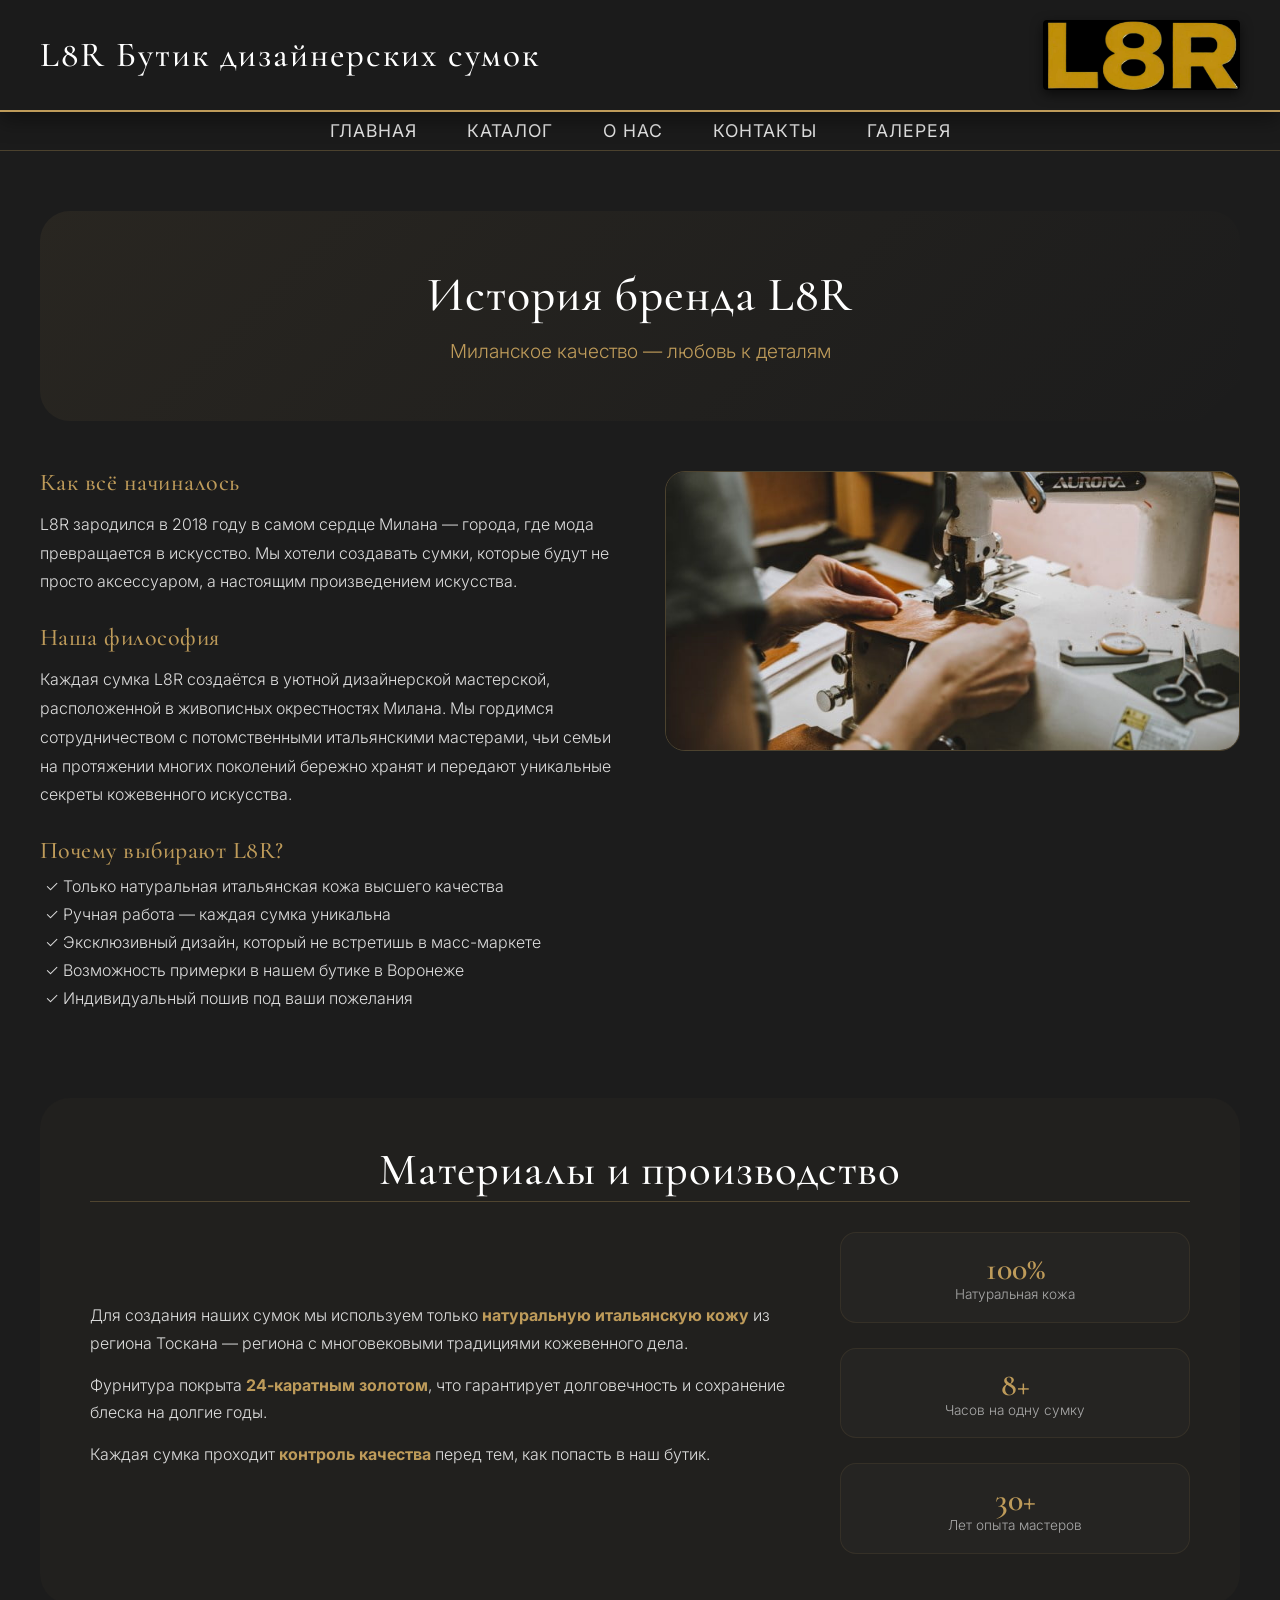
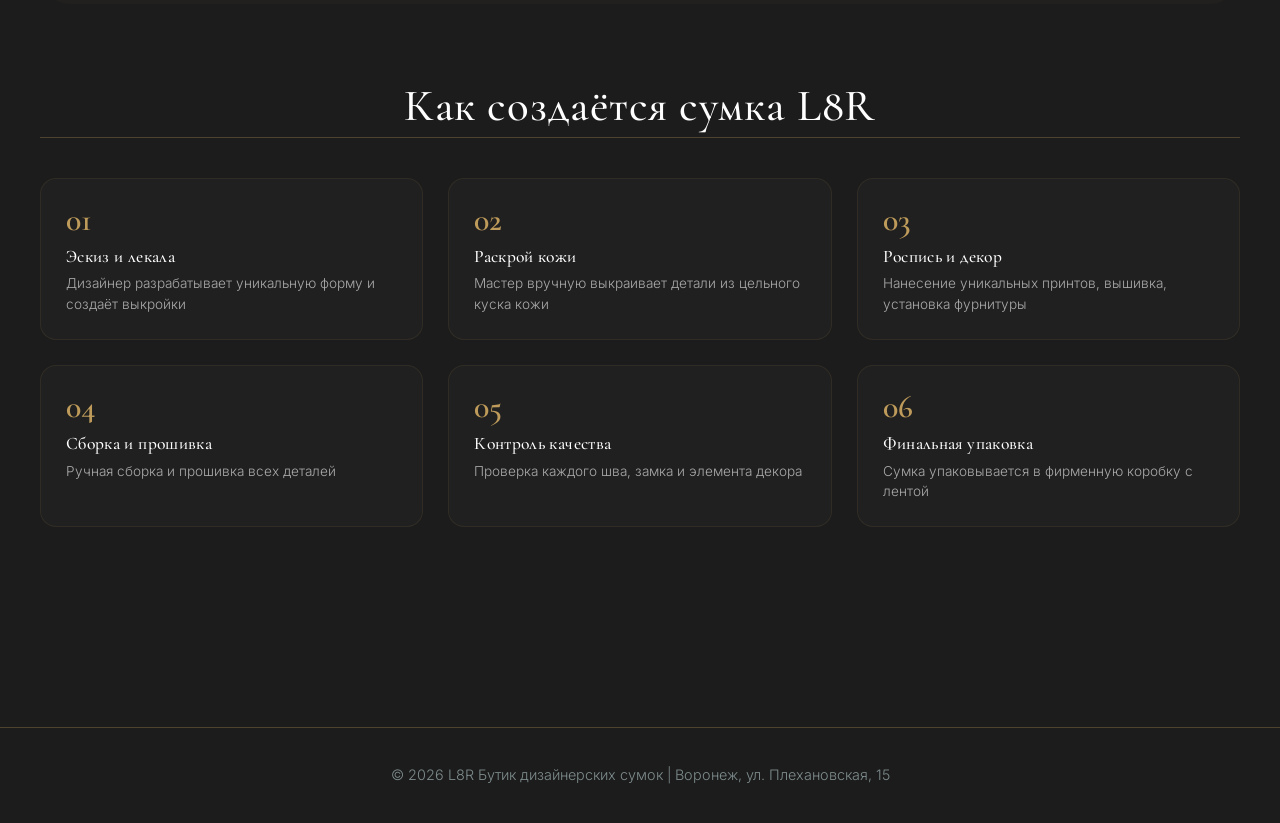
==== about.html @ aa699d4b "Add files via upload" ====
<!DOCTYPE html>
<html lang="ru">
<head>
    <meta charset="UTF-8">
    <title>L8R — О нас</title>
    <link rel="stylesheet" href="CSS/style.css">
</head>
<body>
    <header class="site-header">
        <div class="header-container">
            <h1>L8R Бутик дизайнерских сумок</h1>
            <img src="images/logo.jpg" alt="Логотип бутика" width="160" height="100">
        </div>
    </header>
    
    <nav>
        <ul>
            <li><a href="index.html">Главная</a></li>
            <li><a href="catalog.html">Каталог</a></li>
            <li><a href="about.html">О нас</a></li>
            <li><a href="contact.html">Контакты</a></li>
            <li><a href="gallery.html">Галерея</a></li>
        </ul>
    </nav>
    
    <main>
        <div class="container">
            <div class="about-hero">
                <h2>История бренда L8R</h2>
                <p>Миланское качество — любовь к деталям</p>
            </div>

            <div class="about-grid">
                <div class="about-text">
                    <h3>Как всё начиналось</h3>
                    <p>L8R зародился в 2018 году в самом сердце Милана — города, где мода превращается в искусство. Мы хотели создавать сумки, которые будут не просто аксессуаром, а настоящим произведением искусства.</p>
                    
                    <h3>Наша философия</h3>
                    <p>Каждая сумка L8R создаётся в уютной дизайнерской мастерской, расположенной в живописных окрестностях Милана. Мы гордимся сотрудничеством с потомственными итальянскими мастерами, чьи семьи на протяжении многих поколений бережно хранят и передают уникальные секреты кожевенного искусства.</p>
                    
                    <h3>Почему выбирают L8R?</h3>
                    <ul class="about-list">
                        <li>✓ Только натуральная итальянская кожа высшего качества</li>
                        <li>✓ Ручная работа — каждая сумка уникальна</li>
                        <li>✓ Эксклюзивный дизайн, который не встретишь в масс-маркете</li>
                        <li>✓ Возможность примерки в нашем бутике в Воронеже</li>
                        <li>✓ Индивидуальный пошив под ваши пожелания</li>
                    </ul>
                </div>
                <div class="about-gallery">
                    <img src="images/master.jpg" alt="Мастерская L8R в Милане">
                </div>
            </div>

            <div class="materials-section">
                <h2>Материалы и производство</h2>
                <div class="materials-content">
                    <div class="materials-text">
                        <p>Для создания наших сумок мы используем только <strong>натуральную итальянскую кожу</strong> из региона Тоскана — региона с многовековыми традициями кожевенного дела.</p>
                        <p>Фурнитура покрыта <strong>24-каратным золотом</strong>, что гарантирует долговечность и сохранение блеска на долгие годы.</p>
                        <p>Каждая сумка проходит <strong>контроль качества</strong> перед тем, как попасть в наш бутик.</p>
                    </div>
                    <div class="materials-stats">
                        <div class="stat">
                            <span class="stat-number">100%</span>
                            <span class="stat-label">Натуральная кожа</span>
                        </div>
                        <div class="stat">
                            <span class="stat-number">8+</span>
                            <span class="stat-label">Часов на одну сумку</span>
                        </div>
                        <div class="stat">
                            <span class="stat-number">30+</span>
                            <span class="stat-label">Лет опыта мастеров</span>
                        </div>
                    </div>
                </div>
            </div>

            <div class="creation-process">
                <h2>Как создаётся сумка L8R</h2>
                <div class="process-steps">
                    <div class="process-step">
                        <div class="step-num">01</div>
                        <h3>Эскиз и лекала</h3>
                        <p>Дизайнер разрабатывает уникальную форму и создаёт выкройки</p>
                    </div>
                    <div class="process-step">
                        <div class="step-num">02</div>
                        <h3>Раскрой кожи</h3>
                        <p>Мастер вручную выкраивает детали из цельного куска кожи</p>
                    </div>
                    <div class="process-step">
                        <div class="step-num">03</div>
                        <h3>Роспись и декор</h3>
                        <p>Нанесение уникальных принтов, вышивка, установка фурнитуры</p>
                    </div>
                    <div class="process-step">
                        <div class="step-num">04</div>
                        <h3>Сборка и прошивка</h3>
                        <p>Ручная сборка и прошивка всех деталей</p>
                    </div>
                    <div class="process-step">
                        <div class="step-num">05</div>
                        <h3>Контроль качества</h3>
                        <p>Проверка каждого шва, замка и элемента декора</p>
                    </div>
                    <div class="process-step">
                        <div class="step-num">06</div>
                        <h3>Финальная упаковка</h3>
                        <p>Сумка упаковывается в фирменную коробку с лентой</p>
                    </div>
                </div>
            </div>
        </div>
    </main>

    <footer>
        <div class="container">
            <p>© 2026 L8R Бутик дизайнерских сумок | Воронеж, ул. Плехановская, 15</p>
        </div>
    </footer>

    <div id="modal" class="modal">
        <span class="close">&times;</span>
        <img id="modal-img" src="" alt="Увеличенное фото">
    </div>

    <button id="toTop" title="Наверх">↑</button>

    <script src="js/script.js"></script>
</body>
</html>
---- CSS/style.css ----
/* style.css — строгий премиальный стиль */
@import url('https://fonts.googleapis.com/css2?family=Inter:wght@300;400;500;600&family=Cormorant+Garamond:wght@400;500;600&display=swap');

* {
  margin: 0;
  padding: 0;
  box-sizing: border-box;
}

body {
  font-family: 'Inter', sans-serif;
  background-color: #1C1C1C;
  color: #E5E5E5;
  line-height: 1;
  font-weight: 300;
  min-height: 100vh;
  display: flex;
  flex-direction: column;
}

.container {
  max-width: 1400px;
  margin: 0 auto;
  padding: 0 40px;
}

/* типографика */
h1, h2, h3, h4, h5, h6 {
  font-family: 'Cormorant Garamond', serif;
  font-weight: 500;
  letter-spacing: 0.02em;
  color: #FFFFFF;
}

h1 { font-size: 3.5rem; line-height: 1.2; }
h2 { font-size: 2.8rem; margin-bottom: 1.5rem; border-bottom: 1px solid rgba(190, 155, 90, 0.3); padding-bottom: 0.5rem; }
h3 { font-size: 2rem; margin-bottom: 0.8rem; }

/* шапка */
.site-header {
  background: rgba(28, 28, 28, 0.98);
  border-bottom: 2px solid #BE9B5A;
  padding: 20px 0;
  position: sticky;
  top: 0;
  z-index: 100;
  box-shadow: 0 8px 20px rgba(0,0,0,0.4);
}

.header-container {
  display: flex;
  align-items: center;
  justify-content: space-between;
  max-width: 1400px;
  margin: 0 auto;
  padding: 0 40px;
}

.header-container h1 {
  font-size: 2.2rem;
  margin: 0;
  color: #FFFFFF;
  font-weight: 500;
  letter-spacing: 2px;
}

.header-container img {
  height: 70px;
  width: auto;
  border-radius: 4px;
  box-shadow: 0 4px 12px rgba(0,0,0,0.6);
}

/* навигация */
nav {
  background: rgba(28, 28, 28, 0.95);
  border-bottom: 1px solid rgba(190, 155, 90, 0.3);
  padding: 10px 0;
}

nav ul {
  list-style: none;
  display: flex;
  justify-content: center;
  gap: 50px;
  flex-wrap: wrap;
}

nav ul li a {
  text-decoration: none;
  color: #E5E5E5;
  font-weight: 400;
  font-size: 1.1rem;
  text-transform: uppercase;
  letter-spacing: 1px;
  padding: 8px 0;
  position: relative;
  transition: color 0.2s;
}

nav ul li a::after {
  content: '';
  position: absolute;
  bottom: 0;
  left: 0;
  width: 0;
  height: 2px;
  background: #BE9B5A;
  transition: width 0.25s;
}

nav ul li a:hover {
  color: #FFFFFF;
}

nav ul li a:hover::after {
  width: 100%;
}

/* ОСНОВНОЙ КОНТЕНТ */
main {
  flex: 1;
  padding: 60px 0;
}

/* КНОПКИ */
.btn, button, .add-to-cart-btn, .auth-btn, .submit-btn, .browse-btn, .checkout-btn, .logout-btn, .quick-view, .detail-btn {
  background: transparent;
  border: 1px solid #BE9B5A;
  color: #BE9B5A;
  padding: 12px 30px;
  font-family: 'Inter', sans-serif;
  font-weight: 500;
  font-size: 0.9rem;
  text-transform: uppercase;
  letter-spacing: 1.5px;
  cursor: pointer;
  transition: all 0.3s;
  border-radius: 0;
  display: inline-block;
  text-decoration: none;
  text-align: center;
}

.btn:hover, button:hover, .add-to-cart-btn:hover, .auth-btn:hover, .submit-btn:hover, .browse-btn:hover, .checkout-btn:hover, .logout-btn:hover, .quick-view:hover, .detail-btn:hover {
  background: #BE9B5A;
  color: #1C1C1C;
  border-color: #BE9B5A;
  box-shadow: 0 4px 12px rgba(190, 155, 90, 0.3);
}

/* карточки товаров (КАТАЛОГ) */
.catalog-grid {
  display: grid;
  grid-template-columns: repeat(auto-fill, minmax(320px, 1fr));
  gap: 40px;
  margin: 50px 0;
}

.product-card {
  background: rgba(255, 255, 255, 0.02);
  border: 1px solid rgba(190, 155, 90, 0.15);
  padding: 24px;
  transition: all 0.3s;
  box-shadow: inset 0 0 0 1px rgba(0,0,0,0.2);
  display: flex;
  flex-direction: column;
}

.product-card:hover {
  border-color: #BE9B5A;
  box-shadow: 0 20px 30px -15px #000, inset 0 0 0 1px #BE9B5A;
  background: rgba(255, 255, 255, 0.03);
}

.product-img {
  width: 100%;
  aspect-ratio: 1/1;
  object-fit: cover;
  margin-bottom: 20px;
  border: 1px solid #3A3A3A;
  transition: border-color 0.3s;
  cursor: pointer;
}

.product-card:hover .product-img {
  border-color: #BE9B5A;
}

.product-card h3 {
  font-size: 1.5rem;
  margin-bottom: 8px;
  font-weight: 500;
}

.product-price {
  font-size: 1.8rem;
  color: #BE9B5A;
  margin: 10px 0 20px;
  font-weight: 300;
}

/* ФИЛЬТРЫ */
.filters {
  display: flex;
  justify-content: center;
  gap: 20px;
  margin: 40px 0;
  flex-wrap: wrap;
}

.filters button {
  background: transparent;
  border: none;
  color: #E5E5E5;
  font-size: 1rem;
  padding: 8px 24px;
  cursor: pointer;
  border-bottom: 2px solid transparent;
  transition: border-color 0.2s;
  letter-spacing: 0.5px;
}

.filters button:hover,
.filters button.active {
  border-bottom-color: #BE9B5A;
  color: #FFFFFF;
}

/* ГАЛЕРЕЯ */
.gallery {
  display: grid;
  grid-template-columns: repeat(auto-fit, minmax(350px, 1fr));
  gap: 30px;
  margin: 50px 0;
}

.gallery img {
  width: 100%;
  aspect-ratio: 1/1;
  object-fit: cover;
  cursor: pointer;
  border: 1px solid rgba(190,155,90,0.2);
  transition: border-color 0.3s, transform 0.3s;
}

.gallery img:hover {
  border-color: #BE9B5A;
  transform: scale(1.02);
}

/* видео */
.video-showcase {
  display: flex;
  flex-wrap: wrap;
  gap: 30px;
  justify-content: center;
  margin: 50px 0;
}

.video-item {
  flex: 0 0 360px;
}

.video-item video {
  width: 100%;
  border: 1px solid rgba(190,155,90,0.2);
  transition: border-color 0.3s;
}

.video-item video:hover {
  border-color: #BE9B5A;
}

/* модальное окно */
.modal {
  display: none;
  position: fixed;
  top: 0; left: 0;
  width: 100%; height: 100%;
  background: rgba(28, 28, 28, 0.98);
  justify-content: center;
  align-items: center;
  z-index: 2000;
}

.modal.active {
  display: flex;
}

#modal-img {
  max-width: 90%;
  max-height: 90%;
  border: 2px solid #BE9B5A;
  box-shadow: 0 30px 50px #000;
}

.close {
  position: absolute;
  top: 40px; right: 50px;
  color: #BE9B5A;
  font-size: 4rem;
  cursor: pointer;
  transition: transform 0.2s;
  line-height: 1;
}

.close:hover {
  transform: scale(1.1);
  color: #FFFFFF;
}

/* КНОПКА НАВЕРХ */
#toTop {
  position: fixed;
  bottom: 40px; right: 40px;
  width: 70px; height: 70px;
  border: 2px solid #BE9B5A;
  background: rgba(28, 28, 28, 0.9);
  color: #BE9B5A;
  font-size: 2.2rem;
  cursor: pointer;
  transition: all 0.3s;
  display: none;
  z-index: 99;
  border-radius: 0;
  text-align: center;
  line-height: 70px;
  padding: 0;
  display: flex;
  align-items: center;
  justify-content: center;
}

#toTop:hover {
  background: #BE9B5A;
  color: #1C1C1C;
  transform: translateY(-5px);
}

/* ПОДВАЛ */
footer {
  background: #1C1C1C;
  border-top: 1px solid rgba(190, 155, 90, 0.3);
  padding: 40px 0;
  margin-top: 60px;
  text-align: center;
  color: #7F8C8D;
  font-size: 0.9rem;
}

/* БЛОК С БУТИКОМ В ВОРОНЕЖЕ */
.boutique-block {
    margin-top: 80px;
    padding: 50px;
    background: linear-gradient(135deg, rgba(190, 155, 90, 0.08) 0%, rgba(28, 28, 28, 0.95) 100%);
    border: 1px solid rgba(190, 155, 90, 0.3);
    border-radius: 24px;
    position: relative;
    overflow: hidden;
    transition: all 0.3s ease;
}

.boutique-block::before {
    content: '';
    position: absolute;
    top: -50%; right: -50%;
    width: 200%; height: 200%;
    background: radial-gradient(circle, rgba(190, 155, 90, 0.1) 0%, transparent 70%);
    pointer-events: none;
}

.boutique-block:hover {
    border-color: rgba(190, 155, 90, 0.6);
    box-shadow: 0 15px 35px rgba(0, 0, 0, 0.3);
}

.boutique-block-title {
    text-align: center;
    font-size: 2.5rem;
    margin-bottom: 40px;
    color: #BE9B5A;
    position: relative;
    display: inline-block;
    width: 100%;
}

.boutique-block-title::after {
    content: '';
    display: block;
    width: 80px;
    height: 3px;
    background: #BE9B5A;
    margin: 15px auto 0;
    border-radius: 2px;
}

.boutique-block-content {
    display: flex;
    flex-wrap: wrap;
    gap: 50px;
    justify-content: center;
    align-items: stretch;
}

.boutique-block-photo {
    flex: 1;
    min-width: 280px;
    text-align: center;
}

.boutique-block-photo img {
    width: 100%;
    max-width: 400px;
    border-radius: 20px;
    border: 2px solid #BE9B5A;
    box-shadow: 0 10px 30px rgba(0, 0, 0, 0.3);
    transition: all 0.3s ease;
    display: block;
    margin: 0 auto;
}

.boutique-block-photo img:hover {
    transform: scale(1.02);
    box-shadow: 0 15px 40px rgba(190, 155, 90, 0.2);
}

.boutique-block-caption {
    font-style: italic;
    text-align: center;
    color: #BE9B5A;
    margin-top: 15px;
    font-size: 0.95rem;
}

.boutique-block-info {
    flex: 1;
    min-width: 280px;
    display: flex;
    flex-direction: column;
    gap: 20px;
}

.info-row {
    display: flex;
    align-items: flex-start;
    gap: 15px;
    padding: 12px 15px;
    background: rgba(255, 255, 255, 0.02);
    border-radius: 16px;
    transition: all 0.3s ease;
    border: 1px solid rgba(190, 155, 90, 0.1);
}

.info-row:hover {
    background: rgba(190, 155, 90, 0.05);
    border-color: rgba(190, 155, 90, 0.3);
    transform: translateX(8px);
}

.info-icon {
    font-size: 2rem;
    min-width: 50px;
    text-align: center;
}

.info-text {
    flex: 1;
}

.info-text strong {
    color: #BE9B5A;
    display: block;
    margin-bottom: 5px;
    font-size: 1rem;
}

.info-text p {
    margin: 5px 0;
    color: #E5E5E5;
    line-height: 1.5;
}

.info-features {
    margin-top: 10px;
    padding: 20px;
    background: rgba(190, 155, 90, 0.05);
    border-radius: 16px;
    border-left: 3px solid #BE9B5A;
}

.info-features strong {
    color: #BE9B5A;
    display: block;
    margin-bottom: 12px;
    font-size: 1rem;
}

.info-features ul {
    list-style: none;
    padding: 0;
    margin: 0;
}

.info-features li {
    margin: 10px 0;
    color: #E5E5E5;
    display: flex;
    align-items: center;
    gap: 8px;
}

/* БЛОК ГДЕ КУПИТЬ В КАТАЛОГЕ*/
.buy-info-simple {
    text-align: center;
    max-width: 600px;
    margin: 50px auto 0;
    padding: 35px 30px;
    background: rgba(190, 155, 90, 0.05);
    border: 1px solid rgba(190, 155, 90, 0.3);
    border-radius: 20px;
}

.buy-info-simple p {
    margin: 12px 0;
    color: #ddd;
    line-height: 1.5;
}

.buy-address-bold {
    font-size: 1.2rem;
    font-weight: bold;
    color: #BE9B5A;
}

/* ФОРМА СВЯЗИ НА ГЛАВНОМ ОКНЕ */
.contact-section {
    margin-top: 60px;
}

.contact-section h2 {
    text-align: center;
    margin-bottom: 40px;
}

.contact-wrapper {
    display: grid;
    grid-template-columns: 1fr 1fr;
    gap: 50px;
}

.contact-form,
.contact-info {
    background: rgba(0, 0, 0, 0.3);
    border: 1px solid rgba(190, 155, 90, 0.2);
    border-radius: 20px;
    padding: 30px;
}

.contact-form h3,
.contact-info h3 {
    text-align: center;
    margin-bottom: 25px;
    color: #BE9B5A;
}

.contact-info p {
    margin: 15px 0;
    line-height: 1.6;
    color: #E5E5E5;
}

.form-group {
    margin-bottom: 20px;
}

.form-group label {
    display: block;
    margin-bottom: 8px;
    color: #BE9B5A;
    font-size: 0.9rem;
}

.form-group input,
.form-group textarea,
.form-group select {
    width: 100%;
    padding: 12px 15px;
    background: rgba(255, 255, 255, 0.05);
    border: 1px solid rgba(190, 155, 90, 0.3);
    border-radius: 8px;
    color: #E5E5E5;
    font-family: 'Inter', sans-serif;
    font-size: 1rem;
}

.form-group input:focus,
.form-group textarea:focus,
.form-group select:focus {
    outline: none;
    border-color: #BE9B5A;
    background: rgba(255, 255, 255, 0.1);
}

.submit-btn {
    width: 100%;
    margin-top: 10px;
    padding: 14px;
    background: transparent;
    border: 1px solid #BE9B5A;
    color: #BE9B5A;
    font-family: 'Inter', sans-serif;
    font-weight: 500;
    font-size: 1rem;
    text-transform: uppercase;
    letter-spacing: 1px;
    cursor: pointer;
    transition: all 0.3s;
    border-radius: 8px;
}

.submit-btn:hover {
    background: #BE9B5A;
    color: #1C1C1C;
}

/* адаптация для телефонов */
@media (max-width: 768px) {
    .contact-wrapper {
        grid-template-columns: 1fr;
        gap: 30px;
    }
    
    .contact-form,
    .contact-info {
        padding: 25px;
    }
}

/* ========== СТИЛИ ДЛЯ СТРАНИЦЫ О НАС ========== */
.about-hero {
    text-align: center;
    padding: 60px 20px;
    background: linear-gradient(135deg, rgba(190,155,90,0.08), transparent);
    border-radius: 30px;
    margin-bottom: 50px;
}

.about-hero h2 {
    font-size: 3rem;
    border-bottom: none;
}

.about-hero p {
    font-size: 1.2rem;
    color: #BE9B5A;
}

.about-grid {
    display: grid;
    grid-template-columns: 1fr 1fr;
    gap: 50px;
    margin-bottom: 60px;
}

.about-text h3 {
    color: #BE9B5A;
    margin-top: 30px;
    margin-bottom: 15px;
}

.about-text h3:first-child {
    margin-top: 0;
}

.about-text p {
    line-height: 1.8;
    color: #ddd;
}

.about-list {
    list-style: none;
    padding: 0;
}

.about-list li {
    margin: 12px 0;
    color: #ddd;
}

.about-gallery {
    display: flex;
    flex-direction: column;
    gap: 25px;
}

.about-gallery img {
    width: 100%;
    border-radius: 20px;
    border: 1px solid rgba(190,155,90,0.3);
    transition: all 0.3s;
    cursor: pointer;
}

.about-gallery img:hover {
    transform: scale(1.02);
    border-color: #BE9B5A;
}

.values-section {
    margin: 80px 0;
}

.values-grid {
    display: grid;
    grid-template-columns: repeat(auto-fit, minmax(280px, 1fr));
    gap: 30px;
    margin-top: 40px;
}

.value-card {
    text-align: center;
    padding: 30px;
    background: rgba(255,255,255,0.02);
    border: 1px solid rgba(190,155,90,0.15);
    border-radius: 20px;
    transition: all 0.3s;
}

.value-card:hover {
    border-color: #BE9B5A;
    transform: translateY(-5px);
}

.value-icon {
    font-size: 3rem;
    margin-bottom: 15px;
}

.value-card h3 {
    font-size: 1.3rem;
    margin-bottom: 10px;
}

.value-card p {
    color: #ccc;
    line-height: 1.6;
}

.team-section {
    margin-top: 60px;
}

.team-section h2 {
    text-align: center;
    display: block;
}

.team-grid {
    display: grid;
    grid-template-columns: repeat(auto-fit, minmax(250px, 1fr));
    gap: 40px;
    margin-top: 40px;
}

.team-card {
    text-align: center;
    padding: 30px;
    background: rgba(255,255,255,0.02);
    border-radius: 20px;
    border: 1px solid rgba(190,155,90,0.15);
    transition: all 0.3s;
}

.team-card:hover {
    border-color: #BE9B5A;
    transform: translateY(-5px);
}

.team-img {
    font-size: 4rem;
    margin-bottom: 15px;
}

.team-card h3 {
    font-size: 1.5rem;
    margin-bottom: 10px;
}

.team-card p {
    color: #BE9B5A;
}

.team-bio {
    font-size: 0.85rem;
    color: #888;
    margin-top: 10px;
}

.reviews-section {
    margin: 80px 0;
}

.reviews-section h2 {
    text-align: center;
    display: block;
}

.reviews-grid {
    display: grid;
    grid-template-columns: repeat(auto-fit, minmax(300px, 1fr));
    gap: 30px;
    margin-top: 40px;
}

.review-card {
    background: rgba(255,255,255,0.02);
    border: 1px solid rgba(190,155,90,0.15);
    border-radius: 20px;
    padding: 25px;
    transition: all 0.3s;
}

.review-card:hover {
    border-color: #BE9B5A;
}

.review-card p {
    font-style: italic;
    line-height: 1.6;
    color: #ddd;
}

.review-author {
    margin-top: 15px;
    color: #BE9B5A;
    font-weight: 500;
}

/* ========== СТИЛИ ДЛЯ СТРАНИЦЫ КОНТАКТЫ ========== */
.contact-grid {
    display: grid;
    grid-template-columns: 1fr 1fr;
    gap: 50px;
    margin: 40px 0;
}

.contact-info-card, .contact-form-card {
    background: rgba(255,255,255,0.02);
    border: 1px solid rgba(190,155,90,0.2);
    border-radius: 24px;
    padding: 30px;
}

.contact-info-card h3, .contact-form-card h3 {
    margin-bottom: 25px;
    color: #BE9B5A;
}

.contact-info-card p {
    margin: 12px 0;
    line-height: 1.6;
}

.map-placeholder {
    margin-top: 25px;
    text-align: center;
}

.map-placeholder img {
    width: 100%;
    border-radius: 16px;
    border: 1px solid rgba(190,155,90,0.3);
}

.map-caption {
    margin-top: 10px;
    font-style: italic;
    color: #BE9B5A;
}

/* FAQ */
.faq-section {
    margin-top: 60px;
}

.faq-section h2 {
    text-align: center;
    display: block;
    margin-bottom: 40px;
}

.faq-item {
    background: rgba(255,255,255,0.02);
    border: 1px solid rgba(190,155,90,0.15);
    border-radius: 16px;
    margin-bottom: 15px;
    overflow: hidden;
    cursor: pointer;
}

.faq-question {
    padding: 20px;
    font-weight: 600;
    display: flex;
    justify-content: space-between;
    align-items: center;
    color: #fff;
}

.faq-question:hover {
    background: rgba(190,155,90,0.05);
}

.faq-icon {
    color: #BE9B5A;
    font-size: 1.3rem;
    font-weight: bold;
}

.faq-answer {
    display: none;
    padding: 0 20px 20px;
    color: #ccc;
    line-height: 1.6;
    border-top: 1px solid rgba(190,155,90,0.2);
}

.faq-item.active .faq-answer {
    display: block;
}

.form-status {
    margin-top: 15px;
    text-align: center;
    font-size: 0.9rem;
}

.form-status.success {
    color: #4CAF50;
}

.form-status.error {
    color: #ff6b6b;
}

.error-message {
    color: #ff6b6b;
    font-size: 0.75rem;
    margin-top: 5px;
    display: block;
}

/* ========== МОДАЛЬНЫЕ ОКНА ДЛЯ ТОВАРОВ ========== */
#quickModal .modal-content,
#productModal .modal-content {
    background: #1C1C1C;
    border: 2px solid #BE9B5A;
    border-radius: 20px;
    max-width: 500px;
    width: 90%;
    padding: 30px;
    position: relative;
    text-align: center;
}

#quickModal .close,
#productModal .close-modal {
    position: absolute;
    top: 15px;
    right: 20px;
    font-size: 2rem;
    cursor: pointer;
    color: #BE9B5A;
    transition: color 0.3s;
}

#quickModal .close:hover,
#productModal .close-modal:hover {
    color: #fff;
}

#quickModalBody img,
#productModalBody img {
    width: 100%;
    max-width: 250px;
    border-radius: 12px;
    margin-bottom: 20px;
}

#quickModalBody h3,
#productModalBody h3 {
    font-size: 1.5rem;
    margin-bottom: 10px;
}

#quickModalBody .price,
#productModalBody .modal-price {
    font-size: 1.8rem;
    color: #BE9B5A;
    margin: 10px 0;
}

#productModalBody .modal-desc {
    margin: 15px 0;
    line-height: 1.6;
    color: #ccc;
}

/* Кнопки в карточках товаров */
.product-actions {
    display: flex;
    gap: 10px;
    margin-top: auto;
}

.quick-view, .detail-btn {
    background: transparent;
    border: 1px solid #BE9B5A;
    color: #BE9B5A;
    padding: 8px 16px;
    font-family: 'Inter', sans-serif;
    font-size: 0.75rem;
    cursor: pointer;
    transition: all 0.3s;
    flex: 1;
}

.quick-view:hover, .detail-btn:hover {
    background: #BE9B5A;
    color: #1C1C1C;
}

/* Адаптивность */
@media (max-width: 768px) {
    .about-grid, .contact-grid {
        grid-template-columns: 1fr;
    }
    
    .team-grid, .values-grid, .reviews-grid {
        grid-template-columns: 1fr;
    }
    
    .about-hero h2 {
        font-size: 2rem;
    }
    
    .container {
        padding: 0 20px;
    }
    
    nav ul {
        gap: 20px;
    }
    
    .filters {
        gap: 10px;
    }
    
    .filters button {
        padding: 8px 16px;
        font-size: 0.9rem;
    }
    
    .product-actions {
        flex-direction: column;
    }
}
/* ========== ГОРИЗОНТАЛЬНАЯ КАРТОЧКА ТОВАРА (ПРЯМО НА СТРАНИЦЕ КАТАЛОГА) ========== */

/* Оверлей для затемнения фона */
.product-overlay {
    display: none;
    position: fixed;
    top: 0;
    left: 0;
    width: 100%;
    height: 100%;
    background: rgba(0, 0, 0, 0.85);
    z-index: 1000;
    justify-content: center;
    align-items: center;
    backdrop-filter: blur(5px);
}

.product-overlay.active {
    display: flex;
}

/* Горизонтальная карточка товара */
.product-horizontal-card {
    background: #1C1C1C;
    border: 2px solid #BE9B5A;
    border-radius: 24px;
    max-width: 1100px;
    width: 90%;
    max-height: 90vh;
    overflow-y: auto;
    position: relative;
    animation: fadeInScale 0.3s ease;
}

@keyframes fadeInScale {
    from {
        opacity: 0;
        transform: scale(0.95);
    }
    to {
        opacity: 1;
        transform: scale(1);
    }
}

/* Кнопка закрытия внутри карточки */
.close-product-card {
    position: absolute;
    top: 20px;
    right: 25px;
    font-size: 2rem;
    cursor: pointer;
    color: #BE9B5A;
    z-index: 10;
    transition: color 0.3s;
    background: rgba(28,28,28,0.8);
    width: 40px;
    height: 40px;
    display: flex;
    align-items: center;
    justify-content: center;
    border-radius: 50%;
}

.close-product-card:hover {
    color: #fff;
    background: rgba(190,155,90,0.3);
}

/* Содержимое карточки */
.product-horizontal-content {
    display: flex;
    flex-wrap: wrap;
    gap: 40px;
    padding: 40px;
}

/* Левая часть - галерея */
.product-gallery {
    flex: 1;
    min-width: 280px;
}

.product-main-img {
    width: 100%;
    border-radius: 20px;
    border: 1px solid rgba(190, 155, 90, 0.3);
    margin-bottom: 20px;
    cursor: pointer;
}

.product-thumbnails {
    display: flex;
    gap: 12px;
    justify-content: center;
    flex-wrap: wrap;
}

.product-thumb {
    width: 70px;
    height: 70px;
    object-fit: cover;
    border-radius: 12px;
    border: 1px solid rgba(190, 155, 90, 0.3);
    cursor: pointer;
    transition: all 0.3s;
}

.product-thumb:hover,
.product-thumb.active {
    border-color: #BE9B5A;
    transform: scale(1.05);
}

/* Правая часть - информация */
.product-info-card {
    flex: 1;
    min-width: 280px;
}

.product-info-card h2 {
    font-size: 2rem;
    margin-bottom: 15px;
    border-bottom: none;
    padding-bottom: 0;
}

.product-price-card {
    font-size: 2.2rem;
    color: #BE9B5A;
    margin: 15px 0;
    font-weight: 500;
}

.product-rating-card {
    display: flex;
    align-items: center;
    gap: 10px;
    margin: 10px 0;
}

.stars-card {
    color: #BE9B5A;
    font-size: 1rem;
    letter-spacing: 2px;
}

.product-desc-card {
    margin: 20px 0;
    line-height: 1.7;
    color: #ddd;
}

.product-features-card {
    list-style: none;
    padding: 0;
    margin: 20px 0;
}

.product-features-card li {
    margin: 10px 0;
    display: flex;
    align-items: center;
    gap: 8px;
}

.product-features-card li::before {
    content: "✓";
    color: #BE9B5A;
    font-weight: bold;
}

.product-actions-card {
    display: flex;
    gap: 15px;
    margin: 25px 0;
    flex-wrap: wrap;
}

.btn-gold {
    background: #BE9B5A;
    color: #1C1C1C;
    padding: 12px 30px;
    border: none;
}

.btn-gold:hover {
    background: #d4aa6e;
    color: #1C1C1C;
}

.btn-dark {
    border: 1px solid #BE9B5A;
    color: #BE9B5A;
    background: transparent;
    padding: 12px 30px;
}

.btn-dark:hover {
    background: #BE9B5A;
    color: #1C1C1C;
}

.product-meta-card {
    margin-top: 20px;
    padding-top: 15px;
    border-top: 1px solid rgba(190, 155, 90, 0.2);
}

.product-meta-card p {
    margin: 8px 0;
    color: #888;
    font-size: 0.9rem;
}

.product-meta-card strong {
    color: #BE9B5A;
}

/* Спецификации */
.specs-card {
    margin-top: 20px;
    padding-top: 15px;
    border-top: 1px solid rgba(190, 155, 90, 0.2);
}

.specs-card h4 {
    color: #BE9B5A;
    margin-bottom: 12px;
    font-size: 1.1rem;
}

.specs-grid {
    display: grid;
    grid-template-columns: 1fr 1fr;
    gap: 8px;
}

.spec-item {
    display: flex;
    justify-content: space-between;
    padding: 5px 0;
    font-size: 0.9rem;
}

.spec-label {
    color: #888;
}

.spec-value {
    color: #ddd;
}

/* Стили для названия товара как ссылки */
.product-title-link {
    cursor: pointer;
    transition: color 0.3s;
}

.product-title-link:hover {
    color: #BE9B5A;
}

/* Адаптив */
@media (max-width: 768px) {
    .product-horizontal-content {
        padding: 25px;
        gap: 25px;
    }
    
    .product-info-card h2 {
        font-size: 1.5rem;
    }
    
    .product-price-card {
        font-size: 1.6rem;
    }
    
    .product-actions-card {
        flex-direction: column;
    }
    
    .specs-grid {
        grid-template-columns: 1fr;
    }
    
    .product-thumb {
        width: 55px;
        height: 55px;
    }
}
/* ========== НОВЫЕ СТИЛИ ДЛЯ ГЛАВНОЙ СТРАНИЦЫ ========== */

/* Герой секция */
.hero-section {
    text-align: center;
    padding: 40px 0 60px;
}

.hero-section h2 {
    font-size: 3.5rem;
    margin-bottom: 15px;
    border-bottom: none;
}

.hero-subtitle {
    font-size: 1.3rem;
    color: #BE9B5A;
    margin-bottom: 40px;
}

.hero-images {
    display: flex;
    gap: 25px;
    justify-content: center;
    flex-wrap: wrap;
    margin: 40px 0;
}

.hero-images img {
    width: 320px;
    height: 450px;
    object-fit: cover;
    border-radius: 16px;
    border: 1px solid rgba(190, 155, 90, 0.3);
    transition: transform 0.3s;
}

.hero-images img:hover {
    transform: scale(1.02);
    border-color: #BE9B5A;
}

.hero-btn {
    display: inline-block;
    margin-top: 20px;
}



/* Преимущества */
.advantages-home {
    margin: 80px 0;
}

.advantages-home h2 {
    text-align: center;
}

.advantages-grid {
    display: grid;
    grid-template-columns: repeat(auto-fit, minmax(250px, 1fr));
    gap: 30px;
    margin-top: 40px;
}

.advantage-card {
    text-align: center;
    padding: 30px 20px;
    background: rgba(255, 255, 255, 0.02);
    border: 1px solid rgba(190, 155, 90, 0.1);
    border-radius: 20px;
    transition: all 0.3s;
}

.advantage-card:hover {
    border-color: #BE9B5A;
    transform: translateY(-5px);
}

.advantage-icon {
    font-size: 3rem;
    margin-bottom: 15px;
}

.advantage-card h3 {
    font-size: 1.3rem;
    margin-bottom: 10px;
    color: #BE9B5A;
}

.advantage-card p {
    color: #aaa;
    font-size: 0.9rem;
}



/* Короткие отзывы */
.reviews-short {
    margin: 80px 0;
}

.reviews-short h2 {
    text-align: center;
}

.reviews-short-grid {
    display: grid;
    grid-template-columns: repeat(auto-fit, minmax(280px, 1fr));
    gap: 30px;
    margin-top: 40px;
}

.review-short {
    background: rgba(255, 255, 255, 0.02);
    border: 1px solid rgba(190, 155, 90, 0.1);
    border-radius: 16px;
    padding: 25px;
    text-align: center;
}

.review-short p {
    font-style: italic;
    line-height: 1.6;
    color: #ddd;
    margin-bottom: 15px;
}

.review-author-short {
    color: #BE9B5A;
    font-weight: 500;
}

/* Адаптив */
@media (max-width: 768px) {
    .hero-section h2 {
        font-size: 2rem;
    }
    
    .hero-images img {
        width: 280px;
        height: 400px;
    }
    
    .instagram-grid {
        grid-template-columns: repeat(2, 1fr);
    }
    
    .collection-preview {
        grid-template-columns: 1fr;
    }
    
    .advantages-grid {
        grid-template-columns: 1fr;
    }
}
/* ========== СТИЛИ ДЛЯ ГЛАВНОЙ СТРАНИЦЫ (index.html) ========== */

/* Герой секция */
.hero-section {
    text-align: center;
    padding: 40px 0 60px;
}

.hero-section h2 {
    font-size: 3.5rem;
    margin-bottom: 15px;
    border-bottom: none;
}

.hero-subtitle {
    font-size: 1.3rem;
    color: #BE9B5A;
    margin-bottom: 40px;
}

.hero-images {
    display: flex;
    gap: 25px;
    justify-content: center;
    flex-wrap: wrap;
    margin: 40px 0;
}

.hero-images img {
    width: 320px;
    height: 450px;
    object-fit: cover;
    border-radius: 16px;
    border: 1px solid rgba(190, 155, 90, 0.3);
    transition: transform 0.3s, border-color 0.3s;
    cursor: pointer;
}

.hero-images img:hover {
    transform: scale(1.02);
    border-color: #BE9B5A;
}

.hero-btn {
    display: inline-block;
    margin-top: 20px;
}

/* Что мы предлагаем */
.what-we-offer {
    margin: 80px 0;
}

.what-we-offer h2 {
    text-align: center;
}

.offer-grid {
    display: grid;
    grid-template-columns: repeat(auto-fit, minmax(250px, 1fr));
    gap: 30px;
    margin-top: 40px;
}

.offer-item {
    text-align: center;
    padding: 30px 20px;
    background: rgba(255, 255, 255, 0.02);
    border: 1px solid rgba(190, 155, 90, 0.1);
    border-radius: 20px;
    transition: all 0.3s;
}

.offer-item:hover {
    border-color: #BE9B5A;
    transform: translateY(-5px);
}

.offer-icon {
    font-size: 3rem;
    margin-bottom: 15px;
}

.offer-item h3 {
    font-size: 1.3rem;
    margin-bottom: 10px;
    color: #BE9B5A;
}

.offer-item p {
    color: #aaa;
    font-size: 0.9rem;
    line-height: 1.6;
}

/* Преимущества (карточки) */
.advantages-home {
    margin: 80px 0;
}

.advantages-home h2 {
    text-align: center;
}

.advantages-grid {
    display: grid;
    grid-template-columns: repeat(auto-fit, minmax(250px, 1fr));
    gap: 30px;
    margin-top: 40px;
}

.advantage-card {
    text-align: center;
    padding: 30px 20px;
    background: rgba(255, 255, 255, 0.02);
    border: 1px solid rgba(190, 155, 90, 0.1);
    border-radius: 20px;
    transition: all 0.3s;
}

.advantage-card:hover {
    border-color: #BE9B5A;
    transform: translateY(-5px);
}

.advantage-icon {
    font-size: 2.5rem;
    margin-bottom: 15px;
}

.advantage-card h3 {
    font-size: 1.2rem;
    margin-bottom: 10px;
    color: #BE9B5A;
}

.advantage-card p {
    color: #aaa;
    font-size: 0.85rem;
    line-height: 1.5;
}

/* Как купить (шаги) */
.how-to-buy {
    margin: 80px 0;
    background: rgba(190, 155, 90, 0.03);
    padding: 50px;
    border-radius: 30px;
}

.how-to-buy h2 {
    text-align: center;
}

.steps-grid {
    display: grid;
    grid-template-columns: repeat(auto-fit, minmax(170px, 1fr));
    gap: 25px;
    margin-top: 40px;
}

.step-card {
    text-align: center;
    padding: 20px;
    background: rgba(255, 255, 255, 0.02);
    border-radius: 16px;
    transition: all 0.3s;
}

.step-card:hover {
    background: rgba(190, 155, 90, 0.05);
    transform: translateY(-3px);
}

.step-icon {
    width: 50px;
    height: 50px;
    background: #BE9B5A;
    color: #1C1C1C;
    font-size: 1.5rem;
    font-weight: bold;
    display: flex;
    align-items: center;
    justify-content: center;
    border-radius: 50%;
    margin: 0 auto 15px;
}

.step-card h3 {
    font-size: 1.1rem;
    margin-bottom: 8px;
}

.step-card p {
    color: #aaa;
    font-size: 0.85rem;
    line-height: 1.4;
}

/* Соцсети */
.social-follow {
    margin: 80px 0;
    text-align: center;
}

.social-subtitle {
    color: #BE9B5A;
    margin-bottom: 30px;
    font-size: 1.1rem;
}

.social-links {
    display: flex;
    justify-content: center;
    gap: 20px;
    flex-wrap: wrap;
    margin-bottom: 40px;
}

.social-link {
    background: rgba(190, 155, 90, 0.1);
    border: 1px solid rgba(190, 155, 90, 0.3);
    padding: 12px 30px;
    border-radius: 40px;
    text-decoration: none;
    color: #BE9B5A;
    font-family: 'Inter', sans-serif;
    font-weight: 500;
    transition: all 0.3s;
}

.social-link:hover {
    background: #BE9B5A;
    color: #1C1C1C;
    border-color: #BE9B5A;
}

.social-preview {
    display: flex;
    gap: 20px;
    justify-content: center;
    flex-wrap: wrap;
}

.social-preview img {
    width: 200px;
    height: 200px;
    object-fit: cover;
    border-radius: 16px;
    border: 1px solid rgba(190, 155, 90, 0.2);
    transition: all 0.3s;
    cursor: pointer;
}

.social-preview img:hover {
    border-color: #BE9B5A;
    transform: scale(1.02);
}

/* Адаптив для планшетов и телефонов */
@media (max-width: 992px) {
    .hero-section h2 {
        font-size: 2.8rem;
    }
    
    .hero-images img {
        width: 280px;
        height: 400px;
    }
}

@media (max-width: 768px) {
    .hero-section h2 {
        font-size: 2rem;
    }
    
    .hero-subtitle {
        font-size: 1rem;
    }
    
    .hero-images img {
        width: 250px;
        height: 350px;
    }
    
    .offer-grid {
        grid-template-columns: 1fr;
    }
    
    .advantages-grid {
        grid-template-columns: 1fr;
    }
    
    .steps-grid {
        grid-template-columns: 1fr;
        gap: 15px;
    }
    
    .how-to-buy {
        padding: 30px 20px;
    }
    
    .social-links {
        gap: 12px;
    }
    
    .social-link {
        padding: 8px 20px;
        font-size: 0.9rem;
    }
    
    .social-preview img {
        width: 150px;
        height: 150px;
    }
}

@media (max-width: 480px) {
    .hero-images img {
        width: 200px;
        height: 280px;
    }
    
    .hero-section h2 {
        font-size: 1.8rem;
    }
    
    .social-preview {
        gap: 12px;
    }
    
    .social-preview img {
        width: 120px;
        height: 120px;
    }
}
/* ========== СТИЛИ ДЛЯ СТРАНИЦЫ "О НАС" (about.html) ========== */

/* Hero секция */
.about-hero {
    text-align: center;
    padding: 60px 20px;
    background: linear-gradient(135deg, rgba(190,155,90,0.08), transparent);
    border-radius: 30px;
    margin-bottom: 50px;
}

.about-hero h2 {
    font-size: 3rem;
    border-bottom: none;
    margin-bottom: 15px;
}

.about-hero p {
    font-size: 1.2rem;
    color: #BE9B5A;
}

/* Основной контент (сетка) */
.about-grid {
    display: grid;
    grid-template-columns: 1fr 1fr;
    gap: 50px;
    margin-bottom: 60px;
}

.about-text h3 {
    color: #BE9B5A;
    margin-top: 30px;
    margin-bottom: 15px;
    font-size: 1.5rem;
}

.about-text h3:first-child {
    margin-top: 0;
}

.about-text p {
    line-height: 1.8;
    color: #ddd;
}

.about-list {
    list-style: none;
    padding: 0;
}

.about-list li {
    margin: 12px 0;
    color: #ddd;
    padding-left: 5px;
}

.about-gallery {
    display: flex;
    flex-direction: column;
    gap: 25px;
}

.about-gallery img {
    width: 100%;
    border-radius: 20px;
    border: 1px solid rgba(190,155,90,0.3);
    transition: all 0.3s;
    cursor: pointer;
}

.about-gallery img:hover {
    transform: scale(1.02);
    border-color: #BE9B5A;
}

/* Материалы и производство */
.materials-section {
    margin: 80px 0;
    background: rgba(190, 155, 90, 0.03);
    padding: 50px;
    border-radius: 30px;
}

.materials-section h2 {
    text-align: center;
    margin-bottom: 30px;
}

.materials-content {
    display: flex;
    flex-wrap: wrap;
    gap: 50px;
    margin-top: 20px;
    align-items: center;
}

.materials-text {
    flex: 2;
    min-width: 250px;
}

.materials-text p {
    color: #ddd;
    line-height: 1.7;
    margin-bottom: 15px;
}

.materials-text strong {
    color: #BE9B5A;
}

.materials-stats {
    flex: 1;
    min-width: 200px;
    display: flex;
    flex-direction: column;
    gap: 25px;
}

.stat {
    text-align: center;
    padding: 20px;
    background: rgba(255, 255, 255, 0.02);
    border-radius: 16px;
    border: 1px solid rgba(190, 155, 90, 0.1);
    transition: all 0.3s;
}

.stat:hover {
    border-color: #BE9B5A;
    transform: translateY(-3px);
}

.stat-number {
    font-size: 2rem;
    font-weight: 600;
    color: #BE9B5A;
    font-family: 'Cormorant Garamond', serif;
    display: block;
}

.stat-label {
    font-size: 0.85rem;
    color: #aaa;
}

/* Этапы создания */
.creation-process {
    margin: 80px 0;
}

.creation-process h2 {
    text-align: center;
}

.process-steps {
    display: grid;
    grid-template-columns: repeat(auto-fit, minmax(300px, 1fr));
    gap: 25px;
    margin-top: 40px;
}

.process-step {
    background: rgba(255, 255, 255, 0.02);
    border: 1px solid rgba(190, 155, 90, 0.1);
    border-radius: 16px;
    padding: 25px;
    transition: all 0.3s;
}

.process-step:hover {
    border-color: #BE9B5A;
    background: rgba(190, 155, 90, 0.03);
    transform: translateY(-3px);
}

.step-num {
    font-size: 2rem;
    font-weight: 600;
    color: #BE9B5A;
    font-family: 'Cormorant Garamond', serif;
    margin-bottom: 12px;
}

.process-step h3 {
    font-size: 1.1rem;
    margin-bottom: 8px;
    color: #fff;
}

.process-step p {
    color: #aaa;
    font-size: 0.85rem;
    line-height: 1.5;
}

/* Команда */
.team-section {
    margin-top: 80px;
}

.team-section h2 {
    text-align: center;
    margin-bottom: 40px;
}

.team-grid {
    display: grid;
    grid-template-columns: repeat(auto-fit, minmax(280px, 1fr));
    gap: 40px;
    margin-top: 20px;
}

.team-card {
    text-align: center;
    padding: 30px;
    background: rgba(255, 255, 255, 0.02);
    border-radius: 20px;
    border: 1px solid rgba(190, 155, 90, 0.15);
    transition: all 0.3s;
}

.team-card:hover {
    border-color: #BE9B5A;
    transform: translateY(-5px);
    background: rgba(190, 155, 90, 0.03);
}

.team-img {
    font-size: 4rem;
    margin-bottom: 15px;
}

.team-card h3 {
    font-size: 1.5rem;
    margin-bottom: 10px;
}

.team-card p {
    color: #BE9B5A;
    margin-bottom: 10px;
}

.team-bio {
    font-size: 0.85rem;
    color: #888;
    margin-top: 10px;
    line-height: 1.5;
}

/* Адаптив для страницы "О нас" */
@media (max-width: 992px) {
    .about-hero h2 {
        font-size: 2.5rem;
    }
    
    .process-steps {
        grid-template-columns: repeat(auto-fit, minmax(280px, 1fr));
    }
}

@media (max-width: 768px) {
    .about-grid {
        grid-template-columns: 1fr;
        gap: 30px;
    }
    
    .about-hero h2 {
        font-size: 2rem;
    }
    
    .about-hero p {
        font-size: 1rem;
    }
    
    .materials-section {
        padding: 30px 20px;
    }
    
    .materials-content {
        flex-direction: column;
        gap: 30px;
    }
    
    .process-steps {
        grid-template-columns: 1fr;
    }
    
    .team-grid {
        grid-template-columns: 1fr;
        gap: 25px;
    }
    
    .team-card {
        padding: 25px;
    }
}

@media (max-width: 480px) {
    .about-hero {
        padding: 40px 15px;
    }
    
    .about-hero h2 {
        font-size: 1.8rem;
    }
    
    .about-text h3 {
        font-size: 1.3rem;
    }
    
    .stat-number {
        font-size: 1.8rem;
    }
    
    .step-num {
        font-size: 1.5rem;
    }
}
/* ======================= */
/* ПОИСК */
/* ======================= */
.search-box {
    position: relative;
    max-width: 400px;
    margin: 0 auto 30px auto;
}

.search-input {
    width: 100%;
    padding: 14px 20px;
    border-radius: 50px;
    border: 2px solid rgba(241, 196, 15, 0.3);
    background: rgba(255,255,255,0.1);
    color: white;
    font-size: 16px;
    transition: all 0.3s;
}

.search-input:focus {
    outline: none;
    border-color: #f1c40f;
    background: rgba(255,255,255,0.15);
    box-shadow: 0 0 15px rgba(241, 196, 15, 0.3);
}

.search-input::placeholder {
    color: rgba(255,255,255,0.5);
}

.search-clear {
    position: absolute;
    right: 15px;
    top: 50%;
    transform: translateY(-50%);
    background: none;
    border: none;
    color: #f1c40f;
    font-size: 18px;
    cursor: pointer;
}

.search-result {
    text-align: center;
    margin: 10px 0;
    padding: 8px;
    background: rgba(241, 196, 15, 0.1);
    border-radius: 20px;
    color: #f1c40f;
    font-size: 14px;
}
/* ======================= */
/* ВИДЕОГАЛЕРЕЯ */
/* ======================= */

.video-showcase {
    display: flex;
    justify-content: center;
    gap: 30px;
    flex-wrap: wrap;
    margin: 50px 0;
}

.video-item {
    width: 280px;
    border-radius: 20px;
    overflow: hidden;
    box-shadow: 0 10px 25px rgba(0,0,0,0.5);
    transition: transform 0.3s, box-shadow 0.3s;
}

.video-item:hover {
    transform: translateY(-8px);
    box-shadow: 0 20px 35px rgba(241,196,15,0.3);
}

.video-item video {
    width: 100%;
    height: 500px;
    object-fit: cover;
    display: block;
    border-radius: 20px;
}

/* Адаптивность */
@media (max-width: 768px) {
    .video-item {
        width: 250px;
    }
    .video-item video {
        height: 450px;
    }
}

@media (max-width: 480px) {
    .video-showcase {
        flex-direction: column;
        align-items: center;
    }
    .video-item {
        width: 100%;
        max-width: 320px;
    }
    .video-item video {
        height: 500px;
    }
}
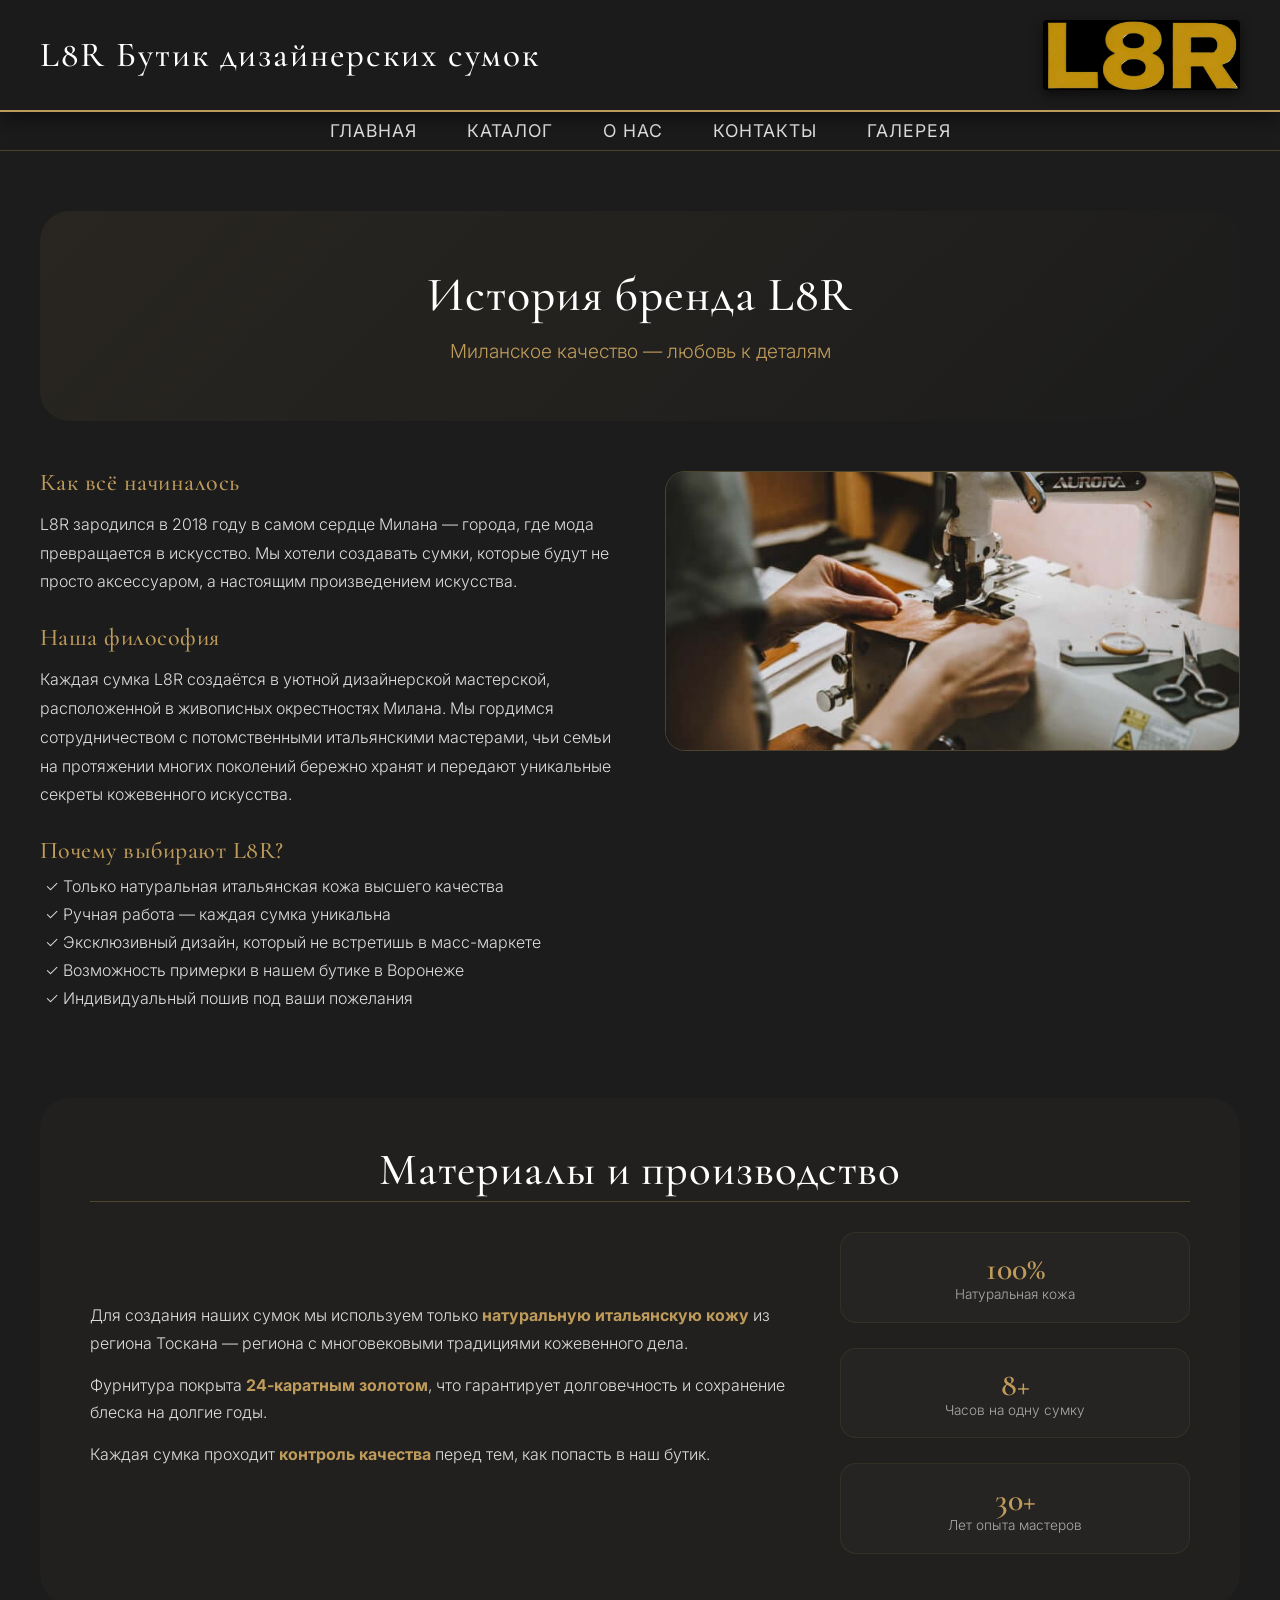
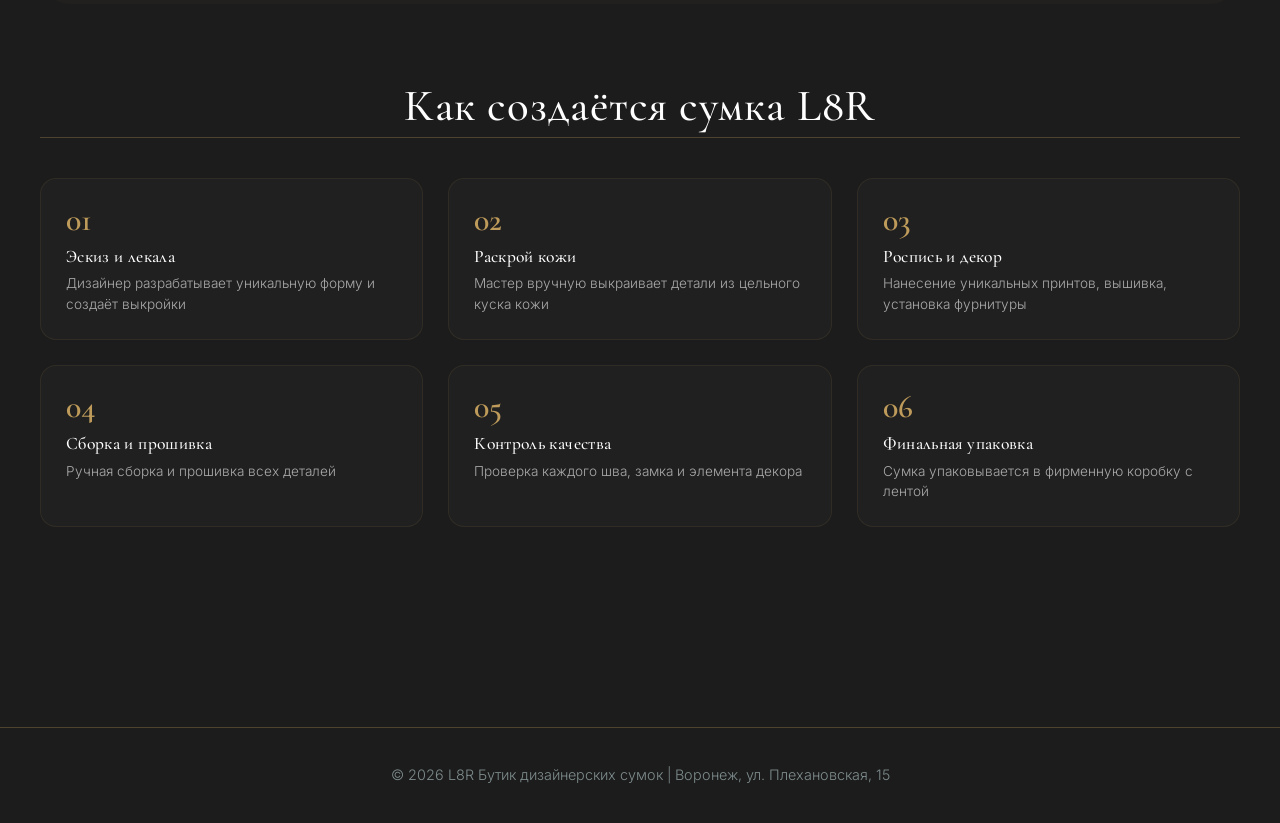
==== commit ffbbe459: "Add files via upload" ====
--- a/about.html
+++ b/about.html
@@ -3,7 +3,7 @@
 <head>
     <meta charset="UTF-8">
     <title>L8R — О нас</title>
-    <link rel="stylesheet" href="CSS/style.css">
+    <link rel="stylesheet" href="CSS/style.min.css">
 </head>
 <body>
     <header class="site-header">
@@ -128,6 +128,6 @@
 
     <button id="toTop" title="Наверх">↑</button>
 
-    <script src="js/script.js"></script>
+    <script src="js/script.min.js" defer></script>
 </body>
 </html>
--- a/CSS/style.min.css
+++ b/CSS/style.min.css
@@ -0,0 +1,2279 @@
+/* style.css — строгий премиальный стиль */
+@import url('https://fonts.googleapis.com/css2?family=Inter:wght@300;400;500;600&family=Cormorant+Garamond:wght@400;500;600&display=swap');
+
+* {
+  margin: 0;
+  padding: 0;
+  box-sizing: border-box;
+}
+
+body {
+  font-family: 'Inter', sans-serif;
+  background-color: #1C1C1C;
+  color: #E5E5E5;
+  line-height: 1;
+  font-weight: 300;
+  min-height: 100vh;
+  display: flex;
+  flex-direction: column;
+}
+
+.container {
+  max-width: 1400px;
+  margin: 0 auto;
+  padding: 0 40px;
+}
+
+/* типографика */
+h1, h2, h3, h4, h5, h6 {
+  font-family: 'Cormorant Garamond', serif;
+  font-weight: 500;
+  letter-spacing: 0.02em;
+  color: #FFFFFF;
+}
+
+h1 { font-size: 3.5rem; line-height: 1.2; }
+h2 { font-size: 2.8rem; margin-bottom: 1.5rem; border-bottom: 1px solid rgba(190, 155, 90, 0.3); padding-bottom: 0.5rem; }
+h3 { font-size: 2rem; margin-bottom: 0.8rem; }
+
+/* шапка */
+.site-header {
+  background: rgba(28, 28, 28, 0.98);
+  border-bottom: 2px solid #BE9B5A;
+  padding: 20px 0;
+  position: sticky;
+  top: 0;
+  z-index: 100;
+  box-shadow: 0 8px 20px rgba(0,0,0,0.4);
+}
+
+.header-container {
+  display: flex;
+  align-items: center;
+  justify-content: space-between;
+  max-width: 1400px;
+  margin: 0 auto;
+  padding: 0 40px;
+}
+
+.header-container h1 {
+  font-size: 2.2rem;
+  margin: 0;
+  color: #FFFFFF;
+  font-weight: 500;
+  letter-spacing: 2px;
+}
+
+.header-container img {
+  height: 70px;
+  width: auto;
+  border-radius: 4px;
+  box-shadow: 0 4px 12px rgba(0,0,0,0.6);
+}
+
+/* навигация */
+nav {
+  background: rgba(28, 28, 28, 0.95);
+  border-bottom: 1px solid rgba(190, 155, 90, 0.3);
+  padding: 10px 0;
+}
+
+nav ul {
+  list-style: none;
+  display: flex;
+  justify-content: center;
+  gap: 50px;
+  flex-wrap: wrap;
+}
+
+nav ul li a {
+  text-decoration: none;
+  color: #E5E5E5;
+  font-weight: 400;
+  font-size: 1.1rem;
+  text-transform: uppercase;
+  letter-spacing: 1px;
+  padding: 8px 0;
+  position: relative;
+  transition: color 0.2s;
+}
+
+nav ul li a::after {
+  content: '';
+  position: absolute;
+  bottom: 0;
+  left: 0;
+  width: 0;
+  height: 2px;
+  background: #BE9B5A;
+  transition: width 0.25s;
+}
+
+nav ul li a:hover {
+  color: #FFFFFF;
+}
+
+nav ul li a:hover::after {
+  width: 100%;
+}
+
+/* ОСНОВНОЙ КОНТЕНТ */
+main {
+  flex: 1;
+  padding: 60px 0;
+}
+
+/* КНОПКИ */
+.btn, button, .add-to-cart-btn, .auth-btn, .submit-btn, .browse-btn, .checkout-btn, .logout-btn, .quick-view, .detail-btn {
+  background: transparent;
+  border: 1px solid #BE9B5A;
+  color: #BE9B5A;
+  padding: 12px 30px;
+  font-family: 'Inter', sans-serif;
+  font-weight: 500;
+  font-size: 0.9rem;
+  text-transform: uppercase;
+  letter-spacing: 1.5px;
+  cursor: pointer;
+  transition: all 0.3s;
+  border-radius: 0;
+  display: inline-block;
+  text-decoration: none;
+  text-align: center;
+}
+
+.btn:hover, button:hover, .add-to-cart-btn:hover, .auth-btn:hover, .submit-btn:hover, .browse-btn:hover, .checkout-btn:hover, .logout-btn:hover, .quick-view:hover, .detail-btn:hover {
+  background: #BE9B5A;
+  color: #1C1C1C;
+  border-color: #BE9B5A;
+  box-shadow: 0 4px 12px rgba(190, 155, 90, 0.3);
+}
+
+/* карточки товаров (КАТАЛОГ) */
+.catalog-grid {
+  display: grid;
+  grid-template-columns: repeat(auto-fill, minmax(320px, 1fr));
+  gap: 40px;
+  margin: 50px 0;
+}
+
+.product-card {
+  background: rgba(255, 255, 255, 0.02);
+  border: 1px solid rgba(190, 155, 90, 0.15);
+  padding: 24px;
+  transition: all 0.3s;
+  box-shadow: inset 0 0 0 1px rgba(0,0,0,0.2);
+  display: flex;
+  flex-direction: column;
+}
+
+.product-card:hover {
+  border-color: #BE9B5A;
+  box-shadow: 0 20px 30px -15px #000, inset 0 0 0 1px #BE9B5A;
+  background: rgba(255, 255, 255, 0.03);
+}
+
+.product-img {
+  width: 100%;
+  aspect-ratio: 1/1;
+  object-fit: cover;
+  margin-bottom: 20px;
+  border: 1px solid #3A3A3A;
+  transition: border-color 0.3s;
+  cursor: pointer;
+}
+
+.product-card:hover .product-img {
+  border-color: #BE9B5A;
+}
+
+.product-card h3 {
+  font-size: 1.5rem;
+  margin-bottom: 8px;
+  font-weight: 500;
+}
+
+.product-price {
+  font-size: 1.8rem;
+  color: #BE9B5A;
+  margin: 10px 0 20px;
+  font-weight: 300;
+}
+
+/* ФИЛЬТРЫ */
+.filters {
+  display: flex;
+  justify-content: center;
+  gap: 20px;
+  margin: 40px 0;
+  flex-wrap: wrap;
+}
+
+.filters button {
+  background: transparent;
+  border: none;
+  color: #E5E5E5;
+  font-size: 1rem;
+  padding: 8px 24px;
+  cursor: pointer;
+  border-bottom: 2px solid transparent;
+  transition: border-color 0.2s;
+  letter-spacing: 0.5px;
+}
+
+.filters button:hover,
+.filters button.active {
+  border-bottom-color: #BE9B5A;
+  color: #FFFFFF;
+}
+
+/* ГАЛЕРЕЯ */
+.gallery {
+  display: grid;
+  grid-template-columns: repeat(auto-fit, minmax(350px, 1fr));
+  gap: 30px;
+  margin: 50px 0;
+}
+
+.gallery img {
+  width: 100%;
+  aspect-ratio: 1/1;
+  object-fit: cover;
+  cursor: pointer;
+  border: 1px solid rgba(190,155,90,0.2);
+  transition: border-color 0.3s, transform 0.3s;
+}
+
+.gallery img:hover {
+  border-color: #BE9B5A;
+  transform: scale(1.02);
+}
+
+/* видео */
+.video-showcase {
+  display: flex;
+  flex-wrap: wrap;
+  gap: 30px;
+  justify-content: center;
+  margin: 50px 0;
+}
+
+.video-item {
+  flex: 0 0 360px;
+}
+
+.video-item video {
+  width: 100%;
+  border: 1px solid rgba(190,155,90,0.2);
+  transition: border-color 0.3s;
+}
+
+.video-item video:hover {
+  border-color: #BE9B5A;
+}
+
+/* модальное окно */
+.modal {
+  display: none;
+  position: fixed;
+  top: 0; left: 0;
+  width: 100%; height: 100%;
+  background: rgba(28, 28, 28, 0.98);
+  justify-content: center;
+  align-items: center;
+  z-index: 2000;
+}
+
+.modal.active {
+  display: flex;
+}
+
+#modal-img {
+  max-width: 90%;
+  max-height: 90%;
+  border: 2px solid #BE9B5A;
+  box-shadow: 0 30px 50px #000;
+}
+
+.close {
+  position: absolute;
+  top: 40px; right: 50px;
+  color: #BE9B5A;
+  font-size: 4rem;
+  cursor: pointer;
+  transition: transform 0.2s;
+  line-height: 1;
+}
+
+.close:hover {
+  transform: scale(1.1);
+  color: #FFFFFF;
+}
+
+/* КНОПКА НАВЕРХ */
+#toTop {
+  position: fixed;
+  bottom: 40px; right: 40px;
+  width: 70px; height: 70px;
+  border: 2px solid #BE9B5A;
+  background: rgba(28, 28, 28, 0.9);
+  color: #BE9B5A;
+  font-size: 2.2rem;
+  cursor: pointer;
+  transition: all 0.3s;
+  display: none;
+  z-index: 99;
+  border-radius: 0;
+  text-align: center;
+  line-height: 70px;
+  padding: 0;
+  display: flex;
+  align-items: center;
+  justify-content: center;
+}
+
+#toTop:hover {
+  background: #BE9B5A;
+  color: #1C1C1C;
+  transform: translateY(-5px);
+}
+
+/* ПОДВАЛ */
+footer {
+  background: #1C1C1C;
+  border-top: 1px solid rgba(190, 155, 90, 0.3);
+  padding: 40px 0;
+  margin-top: 60px;
+  text-align: center;
+  color: #7F8C8D;
+  font-size: 0.9rem;
+}
+
+/* БЛОК С БУТИКОМ В ВОРОНЕЖЕ */
+.boutique-block {
+    margin-top: 80px;
+    padding: 50px;
+    background: linear-gradient(135deg, rgba(190, 155, 90, 0.08) 0%, rgba(28, 28, 28, 0.95) 100%);
+    border: 1px solid rgba(190, 155, 90, 0.3);
+    border-radius: 24px;
+    position: relative;
+    overflow: hidden;
+    transition: all 0.3s ease;
+}
+
+.boutique-block::before {
+    content: '';
+    position: absolute;
+    top: -50%; right: -50%;
+    width: 200%; height: 200%;
+    background: radial-gradient(circle, rgba(190, 155, 90, 0.1) 0%, transparent 70%);
+    pointer-events: none;
+}
+
+.boutique-block:hover {
+    border-color: rgba(190, 155, 90, 0.6);
+    box-shadow: 0 15px 35px rgba(0, 0, 0, 0.3);
+}
+
+.boutique-block-title {
+    text-align: center;
+    font-size: 2.5rem;
+    margin-bottom: 40px;
+    color: #BE9B5A;
+    position: relative;
+    display: inline-block;
+    width: 100%;
+}
+
+.boutique-block-title::after {
+    content: '';
+    display: block;
+    width: 80px;
+    height: 3px;
+    background: #BE9B5A;
+    margin: 15px auto 0;
+    border-radius: 2px;
+}
+
+.boutique-block-content {
+    display: flex;
+    flex-wrap: wrap;
+    gap: 50px;
+    justify-content: center;
+    align-items: stretch;
+}
+
+.boutique-block-photo {
+    flex: 1;
+    min-width: 280px;
+    text-align: center;
+}
+
+.boutique-block-photo img {
+    width: 100%;
+    max-width: 400px;
+    border-radius: 20px;
+    border: 2px solid #BE9B5A;
+    box-shadow: 0 10px 30px rgba(0, 0, 0, 0.3);
+    transition: all 0.3s ease;
+    display: block;
+    margin: 0 auto;
+}
+
+.boutique-block-photo img:hover {
+    transform: scale(1.02);
+    box-shadow: 0 15px 40px rgba(190, 155, 90, 0.2);
+}
+
+.boutique-block-caption {
+    font-style: italic;
+    text-align: center;
+    color: #BE9B5A;
+    margin-top: 15px;
+    font-size: 0.95rem;
+}
+
+.boutique-block-info {
+    flex: 1;
+    min-width: 280px;
+    display: flex;
+    flex-direction: column;
+    gap: 20px;
+}
+
+.info-row {
+    display: flex;
+    align-items: flex-start;
+    gap: 15px;
+    padding: 12px 15px;
+    background: rgba(255, 255, 255, 0.02);
+    border-radius: 16px;
+    transition: all 0.3s ease;
+    border: 1px solid rgba(190, 155, 90, 0.1);
+}
+
+.info-row:hover {
+    background: rgba(190, 155, 90, 0.05);
+    border-color: rgba(190, 155, 90, 0.3);
+    transform: translateX(8px);
+}
+
+.info-icon {
+    font-size: 2rem;
+    min-width: 50px;
+    text-align: center;
+}
+
+.info-text {
+    flex: 1;
+}
+
+.info-text strong {
+    color: #BE9B5A;
+    display: block;
+    margin-bottom: 5px;
+    font-size: 1rem;
+}
+
+.info-text p {
+    margin: 5px 0;
+    color: #E5E5E5;
+    line-height: 1.5;
+}
+
+.info-features {
+    margin-top: 10px;
+    padding: 20px;
+    background: rgba(190, 155, 90, 0.05);
+    border-radius: 16px;
+    border-left: 3px solid #BE9B5A;
+}
+
+.info-features strong {
+    color: #BE9B5A;
+    display: block;
+    margin-bottom: 12px;
+    font-size: 1rem;
+}
+
+.info-features ul {
+    list-style: none;
+    padding: 0;
+    margin: 0;
+}
+
+.info-features li {
+    margin: 10px 0;
+    color: #E5E5E5;
+    display: flex;
+    align-items: center;
+    gap: 8px;
+}
+
+/* БЛОК ГДЕ КУПИТЬ В КАТАЛОГЕ*/
+.buy-info-simple {
+    text-align: center;
+    max-width: 600px;
+    margin: 50px auto 0;
+    padding: 35px 30px;
+    background: rgba(190, 155, 90, 0.05);
+    border: 1px solid rgba(190, 155, 90, 0.3);
+    border-radius: 20px;
+}
+
+.buy-info-simple p {
+    margin: 12px 0;
+    color: #ddd;
+    line-height: 1.5;
+}
+
+.buy-address-bold {
+    font-size: 1.2rem;
+    font-weight: bold;
+    color: #BE9B5A;
+}
+
+/* ФОРМА СВЯЗИ НА ГЛАВНОМ ОКНЕ */
+.contact-section {
+    margin-top: 60px;
+}
+
+.contact-section h2 {
+    text-align: center;
+    margin-bottom: 40px;
+}
+
+.contact-wrapper {
+    display: grid;
+    grid-template-columns: 1fr 1fr;
+    gap: 50px;
+}
+
+.contact-form,
+.contact-info {
+    background: rgba(0, 0, 0, 0.3);
+    border: 1px solid rgba(190, 155, 90, 0.2);
+    border-radius: 20px;
+    padding: 30px;
+}
+
+.contact-form h3,
+.contact-info h3 {
+    text-align: center;
+    margin-bottom: 25px;
+    color: #BE9B5A;
+}
+
+.contact-info p {
+    margin: 15px 0;
+    line-height: 1.6;
+    color: #E5E5E5;
+}
+
+.form-group {
+    margin-bottom: 20px;
+}
+
+.form-group label {
+    display: block;
+    margin-bottom: 8px;
+    color: #BE9B5A;
+    font-size: 0.9rem;
+}
+
+.form-group input,
+.form-group textarea,
+.form-group select {
+    width: 100%;
+    padding: 12px 15px;
+    background: rgba(255, 255, 255, 0.05);
+    border: 1px solid rgba(190, 155, 90, 0.3);
+    border-radius: 8px;
+    color: #E5E5E5;
+    font-family: 'Inter', sans-serif;
+    font-size: 1rem;
+}
+
+.form-group input:focus,
+.form-group textarea:focus,
+.form-group select:focus {
+    outline: none;
+    border-color: #BE9B5A;
+    background: rgba(255, 255, 255, 0.1);
+}
+
+.submit-btn {
+    width: 100%;
+    margin-top: 10px;
+    padding: 14px;
+    background: transparent;
+    border: 1px solid #BE9B5A;
+    color: #BE9B5A;
+    font-family: 'Inter', sans-serif;
+    font-weight: 500;
+    font-size: 1rem;
+    text-transform: uppercase;
+    letter-spacing: 1px;
+    cursor: pointer;
+    transition: all 0.3s;
+    border-radius: 8px;
+}
+
+.submit-btn:hover {
+    background: #BE9B5A;
+    color: #1C1C1C;
+}
+
+/* адаптация для телефонов */
+@media (max-width: 768px) {
+    .contact-wrapper {
+        grid-template-columns: 1fr;
+        gap: 30px;
+    }
+    
+    .contact-form,
+    .contact-info {
+        padding: 25px;
+    }
+}
+
+/* ========== СТИЛИ ДЛЯ СТРАНИЦЫ О НАС ========== */
+.about-hero {
+    text-align: center;
+    padding: 60px 20px;
+    background: linear-gradient(135deg, rgba(190,155,90,0.08), transparent);
+    border-radius: 30px;
+    margin-bottom: 50px;
+}
+
+.about-hero h2 {
+    font-size: 3rem;
+    border-bottom: none;
+}
+
+.about-hero p {
+    font-size: 1.2rem;
+    color: #BE9B5A;
+}
+
+.about-grid {
+    display: grid;
+    grid-template-columns: 1fr 1fr;
+    gap: 50px;
+    margin-bottom: 60px;
+}
+
+.about-text h3 {
+    color: #BE9B5A;
+    margin-top: 30px;
+    margin-bottom: 15px;
+}
+
+.about-text h3:first-child {
+    margin-top: 0;
+}
+
+.about-text p {
+    line-height: 1.8;
+    color: #ddd;
+}
+
+.about-list {
+    list-style: none;
+    padding: 0;
+}
+
+.about-list li {
+    margin: 12px 0;
+    color: #ddd;
+}
+
+.about-gallery {
+    display: flex;
+    flex-direction: column;
+    gap: 25px;
+}
+
+.about-gallery img {
+    width: 100%;
+    border-radius: 20px;
+    border: 1px solid rgba(190,155,90,0.3);
+    transition: all 0.3s;
+    cursor: pointer;
+}
+
+.about-gallery img:hover {
+    transform: scale(1.02);
+    border-color: #BE9B5A;
+}
+
+.values-section {
+    margin: 80px 0;
+}
+
+.values-grid {
+    display: grid;
+    grid-template-columns: repeat(auto-fit, minmax(280px, 1fr));
+    gap: 30px;
+    margin-top: 40px;
+}
+
+.value-card {
+    text-align: center;
+    padding: 30px;
+    background: rgba(255,255,255,0.02);
+    border: 1px solid rgba(190,155,90,0.15);
+    border-radius: 20px;
+    transition: all 0.3s;
+}
+
+.value-card:hover {
+    border-color: #BE9B5A;
+    transform: translateY(-5px);
+}
+
+.value-icon {
+    font-size: 3rem;
+    margin-bottom: 15px;
+}
+
+.value-card h3 {
+    font-size: 1.3rem;
+    margin-bottom: 10px;
+}
+
+.value-card p {
+    color: #ccc;
+    line-height: 1.6;
+}
+
+.team-section {
+    margin-top: 60px;
+}
+
+.team-section h2 {
+    text-align: center;
+    display: block;
+}
+
+.team-grid {
+    display: grid;
+    grid-template-columns: repeat(auto-fit, minmax(250px, 1fr));
+    gap: 40px;
+    margin-top: 40px;
+}
+
+.team-card {
+    text-align: center;
+    padding: 30px;
+    background: rgba(255,255,255,0.02);
+    border-radius: 20px;
+    border: 1px solid rgba(190,155,90,0.15);
+    transition: all 0.3s;
+}
+
+.team-card:hover {
+    border-color: #BE9B5A;
+    transform: translateY(-5px);
+}
+
+.team-img {
+    font-size: 4rem;
+    margin-bottom: 15px;
+}
+
+.team-card h3 {
+    font-size: 1.5rem;
+    margin-bottom: 10px;
+}
+
+.team-card p {
+    color: #BE9B5A;
+}
+
+.team-bio {
+    font-size: 0.85rem;
+    color: #888;
+    margin-top: 10px;
+}
+
+.reviews-section {
+    margin: 80px 0;
+}
+
+.reviews-section h2 {
+    text-align: center;
+    display: block;
+}
+
+.reviews-grid {
+    display: grid;
+    grid-template-columns: repeat(auto-fit, minmax(300px, 1fr));
+    gap: 30px;
+    margin-top: 40px;
+}
+
+.review-card {
+    background: rgba(255,255,255,0.02);
+    border: 1px solid rgba(190,155,90,0.15);
+    border-radius: 20px;
+    padding: 25px;
+    transition: all 0.3s;
+}
+
+.review-card:hover {
+    border-color: #BE9B5A;
+}
+
+.review-card p {
+    font-style: italic;
+    line-height: 1.6;
+    color: #ddd;
+}
+
+.review-author {
+    margin-top: 15px;
+    color: #BE9B5A;
+    font-weight: 500;
+}
+
+/* ========== СТИЛИ ДЛЯ СТРАНИЦЫ КОНТАКТЫ ========== */
+.contact-grid {
+    display: grid;
+    grid-template-columns: 1fr 1fr;
+    gap: 50px;
+    margin: 40px 0;
+}
+
+.contact-info-card, .contact-form-card {
+    background: rgba(255,255,255,0.02);
+    border: 1px solid rgba(190,155,90,0.2);
+    border-radius: 24px;
+    padding: 30px;
+}
+
+.contact-info-card h3, .contact-form-card h3 {
+    margin-bottom: 25px;
+    color: #BE9B5A;
+}
+
+.contact-info-card p {
+    margin: 12px 0;
+    line-height: 1.6;
+}
+
+.map-placeholder {
+    margin-top: 25px;
+    text-align: center;
+}
+
+.map-placeholder img {
+    width: 100%;
+    border-radius: 16px;
+    border: 1px solid rgba(190,155,90,0.3);
+}
+
+.map-caption {
+    margin-top: 10px;
+    font-style: italic;
+    color: #BE9B5A;
+}
+
+/* FAQ */
+.faq-section {
+    margin-top: 60px;
+}
+
+.faq-section h2 {
+    text-align: center;
+    display: block;
+    margin-bottom: 40px;
+}
+
+.faq-item {
+    background: rgba(255,255,255,0.02);
+    border: 1px solid rgba(190,155,90,0.15);
+    border-radius: 16px;
+    margin-bottom: 15px;
+    overflow: hidden;
+    cursor: pointer;
+}
+
+.faq-question {
+    padding: 20px;
+    font-weight: 600;
+    display: flex;
+    justify-content: space-between;
+    align-items: center;
+    color: #fff;
+}
+
+.faq-question:hover {
+    background: rgba(190,155,90,0.05);
+}
+
+.faq-icon {
+    color: #BE9B5A;
+    font-size: 1.3rem;
+    font-weight: bold;
+}
+
+.faq-answer {
+    display: none;
+    padding: 0 20px 20px;
+    color: #ccc;
+    line-height: 1.6;
+    border-top: 1px solid rgba(190,155,90,0.2);
+}
+
+.faq-item.active .faq-answer {
+    display: block;
+}
+
+.form-status {
+    margin-top: 15px;
+    text-align: center;
+    font-size: 0.9rem;
+}
+
+.form-status.success {
+    color: #4CAF50;
+}
+
+.form-status.error {
+    color: #ff6b6b;
+}
+
+.error-message {
+    color: #ff6b6b;
+    font-size: 0.75rem;
+    margin-top: 5px;
+    display: block;
+}
+
+/* ========== МОДАЛЬНЫЕ ОКНА ДЛЯ ТОВАРОВ ========== */
+#quickModal .modal-content,
+#productModal .modal-content {
+    background: #1C1C1C;
+    border: 2px solid #BE9B5A;
+    border-radius: 20px;
+    max-width: 500px;
+    width: 90%;
+    padding: 30px;
+    position: relative;
+    text-align: center;
+}
+
+#quickModal .close,
+#productModal .close-modal {
+    position: absolute;
+    top: 15px;
+    right: 20px;
+    font-size: 2rem;
+    cursor: pointer;
+    color: #BE9B5A;
+    transition: color 0.3s;
+}
+
+#quickModal .close:hover,
+#productModal .close-modal:hover {
+    color: #fff;
+}
+
+#quickModalBody img,
+#productModalBody img {
+    width: 100%;
+    max-width: 250px;
+    border-radius: 12px;
+    margin-bottom: 20px;
+}
+
+#quickModalBody h3,
+#productModalBody h3 {
+    font-size: 1.5rem;
+    margin-bottom: 10px;
+}
+
+#quickModalBody .price,
+#productModalBody .modal-price {
+    font-size: 1.8rem;
+    color: #BE9B5A;
+    margin: 10px 0;
+}
+
+#productModalBody .modal-desc {
+    margin: 15px 0;
+    line-height: 1.6;
+    color: #ccc;
+}
+
+/* Кнопки в карточках товаров */
+.product-actions {
+    display: flex;
+    gap: 10px;
+    margin-top: auto;
+}
+
+.quick-view, .detail-btn {
+    background: transparent;
+    border: 1px solid #BE9B5A;
+    color: #BE9B5A;
+    padding: 8px 16px;
+    font-family: 'Inter', sans-serif;
+    font-size: 0.75rem;
+    cursor: pointer;
+    transition: all 0.3s;
+    flex: 1;
+}
+
+.quick-view:hover, .detail-btn:hover {
+    background: #BE9B5A;
+    color: #1C1C1C;
+}
+
+/* Адаптивность */
+@media (max-width: 768px) {
+    .about-grid, .contact-grid {
+        grid-template-columns: 1fr;
+    }
+    
+    .team-grid, .values-grid, .reviews-grid {
+        grid-template-columns: 1fr;
+    }
+    
+    .about-hero h2 {
+        font-size: 2rem;
+    }
+    
+    .container {
+        padding: 0 20px;
+    }
+    
+    nav ul {
+        gap: 20px;
+    }
+    
+    .filters {
+        gap: 10px;
+    }
+    
+    .filters button {
+        padding: 8px 16px;
+        font-size: 0.9rem;
+    }
+    
+    .product-actions {
+        flex-direction: column;
+    }
+}
+/* ========== ГОРИЗОНТАЛЬНАЯ КАРТОЧКА ТОВАРА (ПРЯМО НА СТРАНИЦЕ КАТАЛОГА) ========== */
+
+/* Оверлей для затемнения фона */
+.product-overlay {
+    display: none;
+    position: fixed;
+    top: 0;
+    left: 0;
+    width: 100%;
+    height: 100%;
+    background: rgba(0, 0, 0, 0.85);
+    z-index: 1000;
+    justify-content: center;
+    align-items: center;
+    backdrop-filter: blur(5px);
+}
+
+.product-overlay.active {
+    display: flex;
+}
+
+/* Горизонтальная карточка товара */
+.product-horizontal-card {
+    background: #1C1C1C;
+    border: 2px solid #BE9B5A;
+    border-radius: 24px;
+    max-width: 1100px;
+    width: 90%;
+    max-height: 90vh;
+    overflow-y: auto;
+    position: relative;
+    animation: fadeInScale 0.3s ease;
+}
+
+@keyframes fadeInScale {
+    from {
+        opacity: 0;
+        transform: scale(0.95);
+    }
+    to {
+        opacity: 1;
+        transform: scale(1);
+    }
+}
+
+/* Кнопка закрытия внутри карточки */
+.close-product-card {
+    position: absolute;
+    top: 20px;
+    right: 25px;
+    font-size: 2rem;
+    cursor: pointer;
+    color: #BE9B5A;
+    z-index: 10;
+    transition: color 0.3s;
+    background: rgba(28,28,28,0.8);
+    width: 40px;
+    height: 40px;
+    display: flex;
+    align-items: center;
+    justify-content: center;
+    border-radius: 50%;
+}
+
+.close-product-card:hover {
+    color: #fff;
+    background: rgba(190,155,90,0.3);
+}
+
+/* Содержимое карточки */
+.product-horizontal-content {
+    display: flex;
+    flex-wrap: wrap;
+    gap: 40px;
+    padding: 40px;
+}
+
+/* Левая часть - галерея */
+.product-gallery {
+    flex: 1;
+    min-width: 280px;
+}
+
+.product-main-img {
+    width: 100%;
+    border-radius: 20px;
+    border: 1px solid rgba(190, 155, 90, 0.3);
+    margin-bottom: 20px;
+    cursor: pointer;
+}
+
+.product-thumbnails {
+    display: flex;
+    gap: 12px;
+    justify-content: center;
+    flex-wrap: wrap;
+}
+
+.product-thumb {
+    width: 70px;
+    height: 70px;
+    object-fit: cover;
+    border-radius: 12px;
+    border: 1px solid rgba(190, 155, 90, 0.3);
+    cursor: pointer;
+    transition: all 0.3s;
+}
+
+.product-thumb:hover,
+.product-thumb.active {
+    border-color: #BE9B5A;
+    transform: scale(1.05);
+}
+
+/* Правая часть - информация */
+.product-info-card {
+    flex: 1;
+    min-width: 280px;
+}
+
+.product-info-card h2 {
+    font-size: 2rem;
+    margin-bottom: 15px;
+    border-bottom: none;
+    padding-bottom: 0;
+}
+
+.product-price-card {
+    font-size: 2.2rem;
+    color: #BE9B5A;
+    margin: 15px 0;
+    font-weight: 500;
+}
+
+.product-rating-card {
+    display: flex;
+    align-items: center;
+    gap: 10px;
+    margin: 10px 0;
+}
+
+.stars-card {
+    color: #BE9B5A;
+    font-size: 1rem;
+    letter-spacing: 2px;
+}
+
+.product-desc-card {
+    margin: 20px 0;
+    line-height: 1.7;
+    color: #ddd;
+}
+
+.product-features-card {
+    list-style: none;
+    padding: 0;
+    margin: 20px 0;
+}
+
+.product-features-card li {
+    margin: 10px 0;
+    display: flex;
+    align-items: center;
+    gap: 8px;
+}
+
+.product-features-card li::before {
+    content: "✓";
+    color: #BE9B5A;
+    font-weight: bold;
+}
+
+.product-actions-card {
+    display: flex;
+    gap: 15px;
+    margin: 25px 0;
+    flex-wrap: wrap;
+}
+
+.btn-gold {
+    background: #BE9B5A;
+    color: #1C1C1C;
+    padding: 12px 30px;
+    border: none;
+}
+
+.btn-gold:hover {
+    background: #d4aa6e;
+    color: #1C1C1C;
+}
+
+.btn-dark {
+    border: 1px solid #BE9B5A;
+    color: #BE9B5A;
+    background: transparent;
+    padding: 12px 30px;
+}
+
+.btn-dark:hover {
+    background: #BE9B5A;
+    color: #1C1C1C;
+}
+
+.product-meta-card {
+    margin-top: 20px;
+    padding-top: 15px;
+    border-top: 1px solid rgba(190, 155, 90, 0.2);
+}
+
+.product-meta-card p {
+    margin: 8px 0;
+    color: #888;
+    font-size: 0.9rem;
+}
+
+.product-meta-card strong {
+    color: #BE9B5A;
+}
+
+/* Спецификации */
+.specs-card {
+    margin-top: 20px;
+    padding-top: 15px;
+    border-top: 1px solid rgba(190, 155, 90, 0.2);
+}
+
+.specs-card h4 {
+    color: #BE9B5A;
+    margin-bottom: 12px;
+    font-size: 1.1rem;
+}
+
+.specs-grid {
+    display: grid;
+    grid-template-columns: 1fr 1fr;
+    gap: 8px;
+}
+
+.spec-item {
+    display: flex;
+    justify-content: space-between;
+    padding: 5px 0;
+    font-size: 0.9rem;
+}
+
+.spec-label {
+    color: #888;
+}
+
+.spec-value {
+    color: #ddd;
+}
+
+/* Стили для названия товара как ссылки */
+.product-title-link {
+    cursor: pointer;
+    transition: color 0.3s;
+}
+
+.product-title-link:hover {
+    color: #BE9B5A;
+}
+
+/* Адаптив */
+@media (max-width: 768px) {
+    .product-horizontal-content {
+        padding: 25px;
+        gap: 25px;
+    }
+    
+    .product-info-card h2 {
+        font-size: 1.5rem;
+    }
+    
+    .product-price-card {
+        font-size: 1.6rem;
+    }
+    
+    .product-actions-card {
+        flex-direction: column;
+    }
+    
+    .specs-grid {
+        grid-template-columns: 1fr;
+    }
+    
+    .product-thumb {
+        width: 55px;
+        height: 55px;
+    }
+}
+/* ========== НОВЫЕ СТИЛИ ДЛЯ ГЛАВНОЙ СТРАНИЦЫ ========== */
+
+/* Герой секция */
+.hero-section {
+    text-align: center;
+    padding: 40px 0 60px;
+}
+
+.hero-section h2 {
+    font-size: 3.5rem;
+    margin-bottom: 15px;
+    border-bottom: none;
+}
+
+.hero-subtitle {
+    font-size: 1.3rem;
+    color: #BE9B5A;
+    margin-bottom: 40px;
+}
+
+.hero-images {
+    display: flex;
+    gap: 25px;
+    justify-content: center;
+    flex-wrap: wrap;
+    margin: 40px 0;
+}
+
+.hero-images img {
+    width: 320px;
+    height: 450px;
+    object-fit: cover;
+    border-radius: 16px;
+    border: 1px solid rgba(190, 155, 90, 0.3);
+    transition: transform 0.3s;
+}
+
+.hero-images img:hover {
+    transform: scale(1.02);
+    border-color: #BE9B5A;
+}
+
+.hero-btn {
+    display: inline-block;
+    margin-top: 20px;
+}
+
+
+
+/* Преимущества */
+.advantages-home {
+    margin: 80px 0;
+}
+
+.advantages-home h2 {
+    text-align: center;
+}
+
+.advantages-grid {
+    display: grid;
+    grid-template-columns: repeat(auto-fit, minmax(250px, 1fr));
+    gap: 30px;
+    margin-top: 40px;
+}
+
+.advantage-card {
+    text-align: center;
+    padding: 30px 20px;
+    background: rgba(255, 255, 255, 0.02);
+    border: 1px solid rgba(190, 155, 90, 0.1);
+    border-radius: 20px;
+    transition: all 0.3s;
+}
+
+.advantage-card:hover {
+    border-color: #BE9B5A;
+    transform: translateY(-5px);
+}
+
+.advantage-icon {
+    font-size: 3rem;
+    margin-bottom: 15px;
+}
+
+.advantage-card h3 {
+    font-size: 1.3rem;
+    margin-bottom: 10px;
+    color: #BE9B5A;
+}
+
+.advantage-card p {
+    color: #aaa;
+    font-size: 0.9rem;
+}
+
+
+
+/* Короткие отзывы */
+.reviews-short {
+    margin: 80px 0;
+}
+
+.reviews-short h2 {
+    text-align: center;
+}
+
+.reviews-short-grid {
+    display: grid;
+    grid-template-columns: repeat(auto-fit, minmax(280px, 1fr));
+    gap: 30px;
+    margin-top: 40px;
+}
+
+.review-short {
+    background: rgba(255, 255, 255, 0.02);
+    border: 1px solid rgba(190, 155, 90, 0.1);
+    border-radius: 16px;
+    padding: 25px;
+    text-align: center;
+}
+
+.review-short p {
+    font-style: italic;
+    line-height: 1.6;
+    color: #ddd;
+    margin-bottom: 15px;
+}
+
+.review-author-short {
+    color: #BE9B5A;
+    font-weight: 500;
+}
+
+/* Адаптив */
+@media (max-width: 768px) {
+    .hero-section h2 {
+        font-size: 2rem;
+    }
+    
+    .hero-images img {
+        width: 280px;
+        height: 400px;
+    }
+    
+    .instagram-grid {
+        grid-template-columns: repeat(2, 1fr);
+    }
+    
+    .collection-preview {
+        grid-template-columns: 1fr;
+    }
+    
+    .advantages-grid {
+        grid-template-columns: 1fr;
+    }
+}
+/* ========== СТИЛИ ДЛЯ ГЛАВНОЙ СТРАНИЦЫ (index.html) ========== */
+
+/* Герой секция */
+.hero-section {
+    text-align: center;
+    padding: 40px 0 60px;
+}
+
+.hero-section h2 {
+    font-size: 3.5rem;
+    margin-bottom: 15px;
+    border-bottom: none;
+}
+
+.hero-subtitle {
+    font-size: 1.3rem;
+    color: #BE9B5A;
+    margin-bottom: 40px;
+}
+
+.hero-images {
+    display: flex;
+    gap: 25px;
+    justify-content: center;
+    flex-wrap: wrap;
+    margin: 40px 0;
+}
+
+.hero-images img {
+    width: 320px;
+    height: 450px;
+    object-fit: cover;
+    border-radius: 16px;
+    border: 1px solid rgba(190, 155, 90, 0.3);
+    transition: transform 0.3s, border-color 0.3s;
+    cursor: pointer;
+}
+
+.hero-images img:hover {
+    transform: scale(1.02);
+    border-color: #BE9B5A;
+}
+
+.hero-btn {
+    display: inline-block;
+    margin-top: 20px;
+}
+
+/* Что мы предлагаем */
+.what-we-offer {
+    margin: 80px 0;
+}
+
+.what-we-offer h2 {
+    text-align: center;
+}
+
+.offer-grid {
+    display: grid;
+    grid-template-columns: repeat(auto-fit, minmax(250px, 1fr));
+    gap: 30px;
+    margin-top: 40px;
+}
+
+.offer-item {
+    text-align: center;
+    padding: 30px 20px;
+    background: rgba(255, 255, 255, 0.02);
+    border: 1px solid rgba(190, 155, 90, 0.1);
+    border-radius: 20px;
+    transition: all 0.3s;
+}
+
+.offer-item:hover {
+    border-color: #BE9B5A;
+    transform: translateY(-5px);
+}
+
+.offer-icon {
+    font-size: 3rem;
+    margin-bottom: 15px;
+}
+
+.offer-item h3 {
+    font-size: 1.3rem;
+    margin-bottom: 10px;
+    color: #BE9B5A;
+}
+
+.offer-item p {
+    color: #aaa;
+    font-size: 0.9rem;
+    line-height: 1.6;
+}
+
+/* Преимущества (карточки) */
+.advantages-home {
+    margin: 80px 0;
+}
+
+.advantages-home h2 {
+    text-align: center;
+}
+
+.advantages-grid {
+    display: grid;
+    grid-template-columns: repeat(auto-fit, minmax(250px, 1fr));
+    gap: 30px;
+    margin-top: 40px;
+}
+
+.advantage-card {
+    text-align: center;
+    padding: 30px 20px;
+    background: rgba(255, 255, 255, 0.02);
+    border: 1px solid rgba(190, 155, 90, 0.1);
+    border-radius: 20px;
+    transition: all 0.3s;
+}
+
+.advantage-card:hover {
+    border-color: #BE9B5A;
+    transform: translateY(-5px);
+}
+
+.advantage-icon {
+    font-size: 2.5rem;
+    margin-bottom: 15px;
+}
+
+.advantage-card h3 {
+    font-size: 1.2rem;
+    margin-bottom: 10px;
+    color: #BE9B5A;
+}
+
+.advantage-card p {
+    color: #aaa;
+    font-size: 0.85rem;
+    line-height: 1.5;
+}
+
+/* Как купить (шаги) */
+.how-to-buy {
+    margin: 80px 0;
+    background: rgba(190, 155, 90, 0.03);
+    padding: 50px;
+    border-radius: 30px;
+}
+
+.how-to-buy h2 {
+    text-align: center;
+}
+
+.steps-grid {
+    display: grid;
+    grid-template-columns: repeat(auto-fit, minmax(170px, 1fr));
+    gap: 25px;
+    margin-top: 40px;
+}
+
+.step-card {
+    text-align: center;
+    padding: 20px;
+    background: rgba(255, 255, 255, 0.02);
+    border-radius: 16px;
+    transition: all 0.3s;
+}
+
+.step-card:hover {
+    background: rgba(190, 155, 90, 0.05);
+    transform: translateY(-3px);
+}
+
+.step-icon {
+    width: 50px;
+    height: 50px;
+    background: #BE9B5A;
+    color: #1C1C1C;
+    font-size: 1.5rem;
+    font-weight: bold;
+    display: flex;
+    align-items: center;
+    justify-content: center;
+    border-radius: 50%;
+    margin: 0 auto 15px;
+}
+
+.step-card h3 {
+    font-size: 1.1rem;
+    margin-bottom: 8px;
+}
+
+.step-card p {
+    color: #aaa;
+    font-size: 0.85rem;
+    line-height: 1.4;
+}
+
+/* Соцсети */
+.social-follow {
+    margin: 80px 0;
+    text-align: center;
+}
+
+.social-subtitle {
+    color: #BE9B5A;
+    margin-bottom: 30px;
+    font-size: 1.1rem;
+}
+
+.social-links {
+    display: flex;
+    justify-content: center;
+    gap: 20px;
+    flex-wrap: wrap;
+    margin-bottom: 40px;
+}
+
+.social-link {
+    background: rgba(190, 155, 90, 0.1);
+    border: 1px solid rgba(190, 155, 90, 0.3);
+    padding: 12px 30px;
+    border-radius: 40px;
+    text-decoration: none;
+    color: #BE9B5A;
+    font-family: 'Inter', sans-serif;
+    font-weight: 500;
+    transition: all 0.3s;
+}
+
+.social-link:hover {
+    background: #BE9B5A;
+    color: #1C1C1C;
+    border-color: #BE9B5A;
+}
+
+.social-preview {
+    display: flex;
+    gap: 20px;
+    justify-content: center;
+    flex-wrap: wrap;
+}
+
+.social-preview img {
+    width: 200px;
+    height: 200px;
+    object-fit: cover;
+    border-radius: 16px;
+    border: 1px solid rgba(190, 155, 90, 0.2);
+    transition: all 0.3s;
+    cursor: pointer;
+}
+
+.social-preview img:hover {
+    border-color: #BE9B5A;
+    transform: scale(1.02);
+}
+
+/* Адаптив для планшетов и телефонов */
+@media (max-width: 992px) {
+    .hero-section h2 {
+        font-size: 2.8rem;
+    }
+    
+    .hero-images img {
+        width: 280px;
+        height: 400px;
+    }
+}
+
+@media (max-width: 768px) {
+    .hero-section h2 {
+        font-size: 2rem;
+    }
+    
+    .hero-subtitle {
+        font-size: 1rem;
+    }
+    
+    .hero-images img {
+        width: 250px;
+        height: 350px;
+    }
+    
+    .offer-grid {
+        grid-template-columns: 1fr;
+    }
+    
+    .advantages-grid {
+        grid-template-columns: 1fr;
+    }
+    
+    .steps-grid {
+        grid-template-columns: 1fr;
+        gap: 15px;
+    }
+    
+    .how-to-buy {
+        padding: 30px 20px;
+    }
+    
+    .social-links {
+        gap: 12px;
+    }
+    
+    .social-link {
+        padding: 8px 20px;
+        font-size: 0.9rem;
+    }
+    
+    .social-preview img {
+        width: 150px;
+        height: 150px;
+    }
+}
+
+@media (max-width: 480px) {
+    .hero-images img {
+        width: 200px;
+        height: 280px;
+    }
+    
+    .hero-section h2 {
+        font-size: 1.8rem;
+    }
+    
+    .social-preview {
+        gap: 12px;
+    }
+    
+    .social-preview img {
+        width: 120px;
+        height: 120px;
+    }
+}
+/* ========== СТИЛИ ДЛЯ СТРАНИЦЫ "О НАС" (about.html) ========== */
+
+/* Hero секция */
+.about-hero {
+    text-align: center;
+    padding: 60px 20px;
+    background: linear-gradient(135deg, rgba(190,155,90,0.08), transparent);
+    border-radius: 30px;
+    margin-bottom: 50px;
+}
+
+.about-hero h2 {
+    font-size: 3rem;
+    border-bottom: none;
+    margin-bottom: 15px;
+}
+
+.about-hero p {
+    font-size: 1.2rem;
+    color: #BE9B5A;
+}
+
+/* Основной контент (сетка) */
+.about-grid {
+    display: grid;
+    grid-template-columns: 1fr 1fr;
+    gap: 50px;
+    margin-bottom: 60px;
+}
+
+.about-text h3 {
+    color: #BE9B5A;
+    margin-top: 30px;
+    margin-bottom: 15px;
+    font-size: 1.5rem;
+}
+
+.about-text h3:first-child {
+    margin-top: 0;
+}
+
+.about-text p {
+    line-height: 1.8;
+    color: #ddd;
+}
+
+.about-list {
+    list-style: none;
+    padding: 0;
+}
+
+.about-list li {
+    margin: 12px 0;
+    color: #ddd;
+    padding-left: 5px;
+}
+
+.about-gallery {
+    display: flex;
+    flex-direction: column;
+    gap: 25px;
+}
+
+.about-gallery img {
+    width: 100%;
+    border-radius: 20px;
+    border: 1px solid rgba(190,155,90,0.3);
+    transition: all 0.3s;
+    cursor: pointer;
+}
+
+.about-gallery img:hover {
+    transform: scale(1.02);
+    border-color: #BE9B5A;
+}
+
+/* Материалы и производство */
+.materials-section {
+    margin: 80px 0;
+    background: rgba(190, 155, 90, 0.03);
+    padding: 50px;
+    border-radius: 30px;
+}
+
+.materials-section h2 {
+    text-align: center;
+    margin-bottom: 30px;
+}
+
+.materials-content {
+    display: flex;
+    flex-wrap: wrap;
+    gap: 50px;
+    margin-top: 20px;
+    align-items: center;
+}
+
+.materials-text {
+    flex: 2;
+    min-width: 250px;
+}
+
+.materials-text p {
+    color: #ddd;
+    line-height: 1.7;
+    margin-bottom: 15px;
+}
+
+.materials-text strong {
+    color: #BE9B5A;
+}
+
+.materials-stats {
+    flex: 1;
+    min-width: 200px;
+    display: flex;
+    flex-direction: column;
+    gap: 25px;
+}
+
+.stat {
+    text-align: center;
+    padding: 20px;
+    background: rgba(255, 255, 255, 0.02);
+    border-radius: 16px;
+    border: 1px solid rgba(190, 155, 90, 0.1);
+    transition: all 0.3s;
+}
+
+.stat:hover {
+    border-color: #BE9B5A;
+    transform: translateY(-3px);
+}
+
+.stat-number {
+    font-size: 2rem;
+    font-weight: 600;
+    color: #BE9B5A;
+    font-family: 'Cormorant Garamond', serif;
+    display: block;
+}
+
+.stat-label {
+    font-size: 0.85rem;
+    color: #aaa;
+}
+
+/* Этапы создания */
+.creation-process {
+    margin: 80px 0;
+}
+
+.creation-process h2 {
+    text-align: center;
+}
+
+.process-steps {
+    display: grid;
+    grid-template-columns: repeat(auto-fit, minmax(300px, 1fr));
+    gap: 25px;
+    margin-top: 40px;
+}
+
+.process-step {
+    background: rgba(255, 255, 255, 0.02);
+    border: 1px solid rgba(190, 155, 90, 0.1);
+    border-radius: 16px;
+    padding: 25px;
+    transition: all 0.3s;
+}
+
+.process-step:hover {
+    border-color: #BE9B5A;
+    background: rgba(190, 155, 90, 0.03);
+    transform: translateY(-3px);
+}
+
+.step-num {
+    font-size: 2rem;
+    font-weight: 600;
+    color: #BE9B5A;
+    font-family: 'Cormorant Garamond', serif;
+    margin-bottom: 12px;
+}
+
+.process-step h3 {
+    font-size: 1.1rem;
+    margin-bottom: 8px;
+    color: #fff;
+}
+
+.process-step p {
+    color: #aaa;
+    font-size: 0.85rem;
+    line-height: 1.5;
+}
+
+/* Команда */
+.team-section {
+    margin-top: 80px;
+}
+
+.team-section h2 {
+    text-align: center;
+    margin-bottom: 40px;
+}
+
+.team-grid {
+    display: grid;
+    grid-template-columns: repeat(auto-fit, minmax(280px, 1fr));
+    gap: 40px;
+    margin-top: 20px;
+}
+
+.team-card {
+    text-align: center;
+    padding: 30px;
+    background: rgba(255, 255, 255, 0.02);
+    border-radius: 20px;
+    border: 1px solid rgba(190, 155, 90, 0.15);
+    transition: all 0.3s;
+}
+
+.team-card:hover {
+    border-color: #BE9B5A;
+    transform: translateY(-5px);
+    background: rgba(190, 155, 90, 0.03);
+}
+
+.team-img {
+    font-size: 4rem;
+    margin-bottom: 15px;
+}
+
+.team-card h3 {
+    font-size: 1.5rem;
+    margin-bottom: 10px;
+}
+
+.team-card p {
+    color: #BE9B5A;
+    margin-bottom: 10px;
+}
+
+.team-bio {
+    font-size: 0.85rem;
+    color: #888;
+    margin-top: 10px;
+    line-height: 1.5;
+}
+
+/* Адаптив для страницы "О нас" */
+@media (max-width: 992px) {
+    .about-hero h2 {
+        font-size: 2.5rem;
+    }
+    
+    .process-steps {
+        grid-template-columns: repeat(auto-fit, minmax(280px, 1fr));
+    }
+}
+
+@media (max-width: 768px) {
+    .about-grid {
+        grid-template-columns: 1fr;
+        gap: 30px;
+    }
+    
+    .about-hero h2 {
+        font-size: 2rem;
+    }
+    
+    .about-hero p {
+        font-size: 1rem;
+    }
+    
+    .materials-section {
+        padding: 30px 20px;
+    }
+    
+    .materials-content {
+        flex-direction: column;
+        gap: 30px;
+    }
+    
+    .process-steps {
+        grid-template-columns: 1fr;
+    }
+    
+    .team-grid {
+        grid-template-columns: 1fr;
+        gap: 25px;
+    }
+    
+    .team-card {
+        padding: 25px;
+    }
+}
+
+@media (max-width: 480px) {
+    .about-hero {
+        padding: 40px 15px;
+    }
+    
+    .about-hero h2 {
+        font-size: 1.8rem;
+    }
+    
+    .about-text h3 {
+        font-size: 1.3rem;
+    }
+    
+    .stat-number {
+        font-size: 1.8rem;
+    }
+    
+    .step-num {
+        font-size: 1.5rem;
+    }
+}
+/* ======================= */
+/* ПОИСК */
+/* ======================= */
+.search-box {
+    position: relative;
+    max-width: 400px;
+    margin: 0 auto 30px auto;
+}
+
+.search-input {
+    width: 100%;
+    padding: 14px 20px;
+    border-radius: 50px;
+    border: 2px solid rgba(241, 196, 15, 0.3);
+    background: rgba(255,255,255,0.1);
+    color: white;
+    font-size: 16px;
+    transition: all 0.3s;
+}
+
+.search-input:focus {
+    outline: none;
+    border-color: #f1c40f;
+    background: rgba(255,255,255,0.15);
+    box-shadow: 0 0 15px rgba(241, 196, 15, 0.3);
+}
+
+.search-input::placeholder {
+    color: rgba(255,255,255,0.5);
+}
+
+.search-clear {
+    position: absolute;
+    right: 15px;
+    top: 50%;
+    transform: translateY(-50%);
+    background: none;
+    border: none;
+    color: #f1c40f;
+    font-size: 18px;
+    cursor: pointer;
+}
+
+.search-result {
+    text-align: center;
+    margin: 10px 0;
+    padding: 8px;
+    background: rgba(241, 196, 15, 0.1);
+    border-radius: 20px;
+    color: #f1c40f;
+    font-size: 14px;
+}
+/* ======================= */
+/* ВИДЕОГАЛЕРЕЯ */
+/* ======================= */
+
+.video-showcase {
+    display: flex;
+    justify-content: center;
+    gap: 30px;
+    flex-wrap: wrap;
+    margin: 50px 0;
+}
+
+.video-item {
+    width: 280px;
+    border-radius: 20px;
+    overflow: hidden;
+    box-shadow: 0 10px 25px rgba(0,0,0,0.5);
+    transition: transform 0.3s, box-shadow 0.3s;
+}
+
+.video-item:hover {
+    transform: translateY(-8px);
+    box-shadow: 0 20px 35px rgba(241,196,15,0.3);
+}
+
+.video-item video {
+    width: 100%;
+    height: 500px;
+    object-fit: cover;
+    display: block;
+    border-radius: 20px;
+}
+
+/* Адаптивность */
+@media (max-width: 768px) {
+    .video-item {
+        width: 250px;
+    }
+    .video-item video {
+        height: 450px;
+    }
+}
+
+@media (max-width: 480px) {
+    .video-showcase {
+        flex-direction: column;
+        align-items: center;
+    }
+    .video-item {
+        width: 100%;
+        max-width: 320px;
+    }
+    .video-item video {
+        height: 500px;
+    }
+}
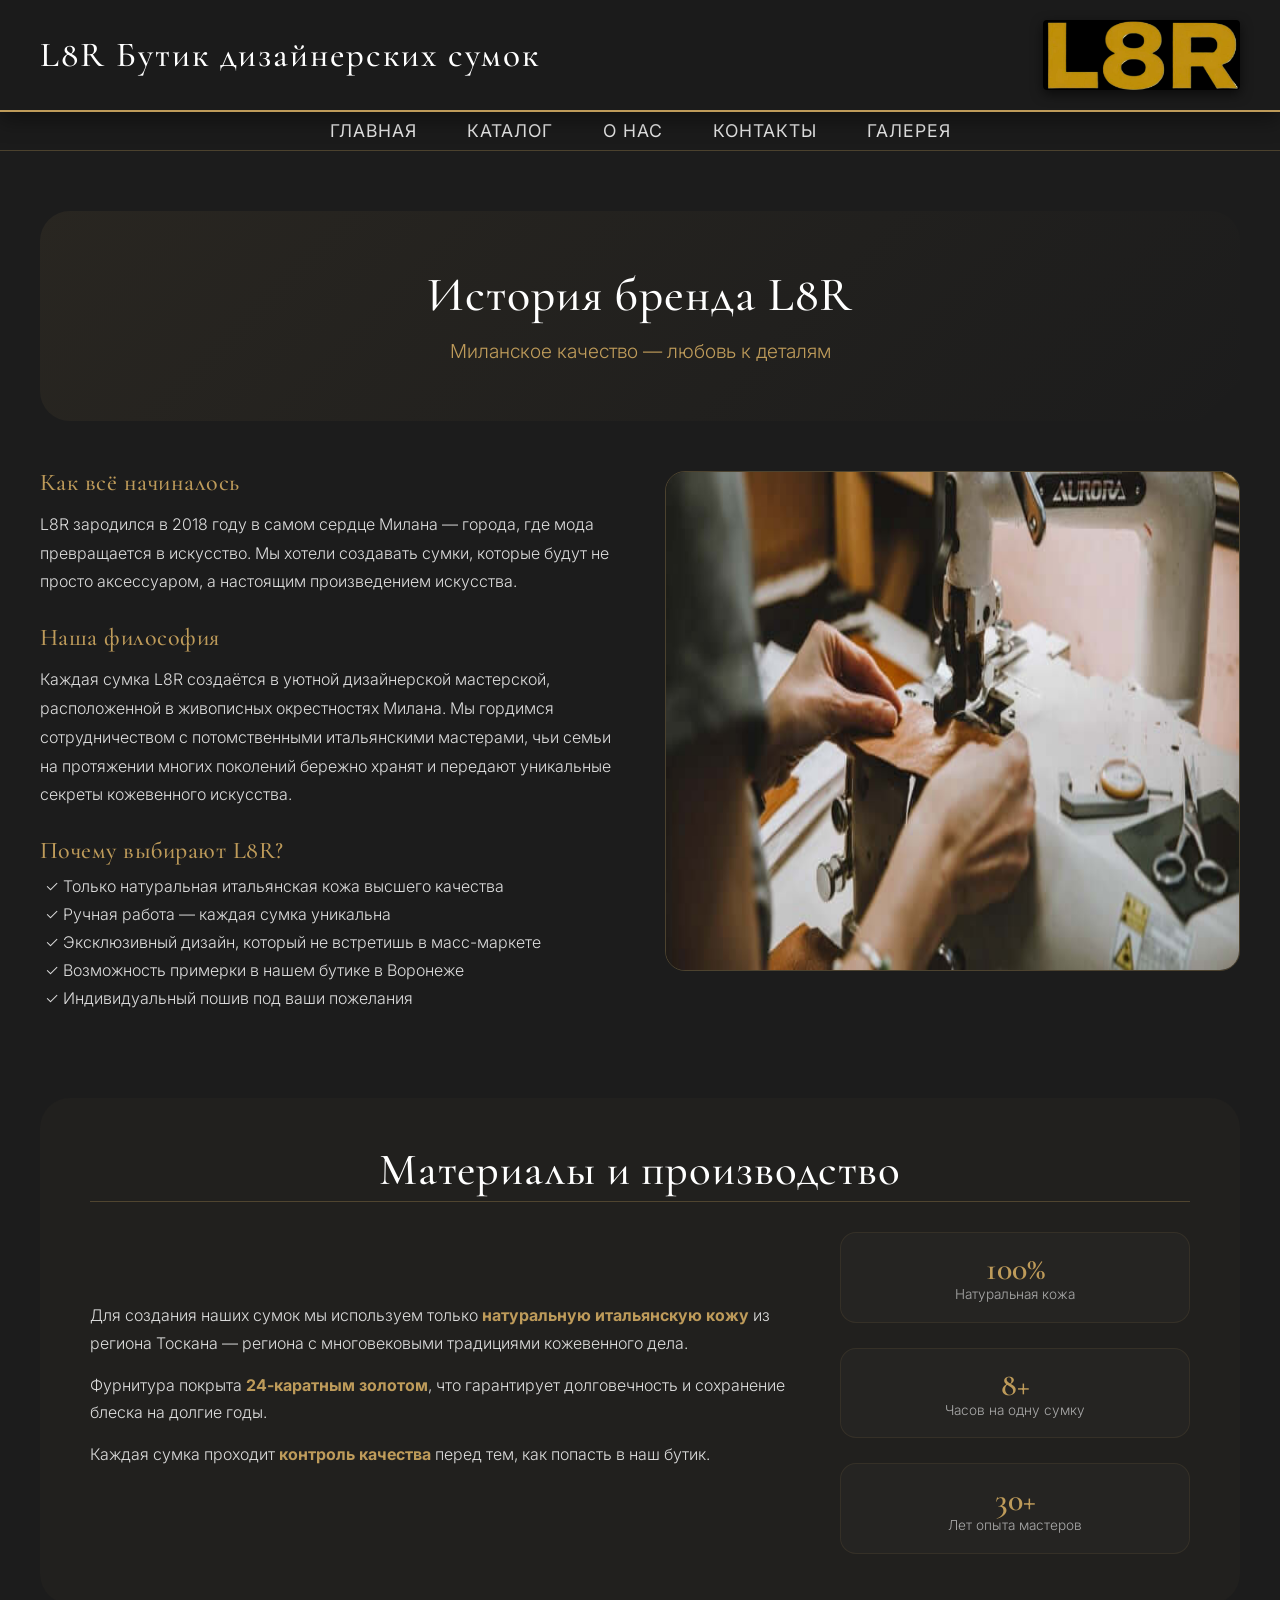
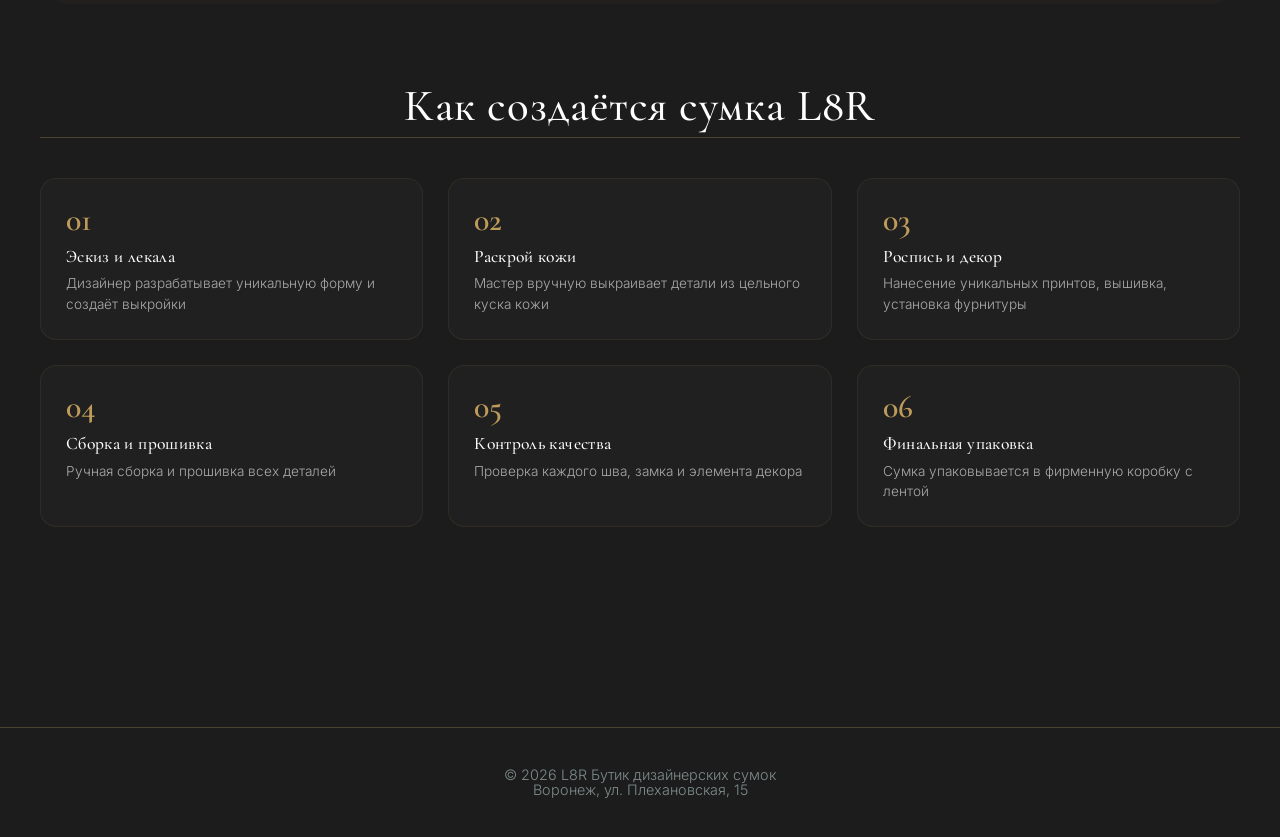
==== commit 43662d5d: "Add files via upload" ====
--- a/about.html
+++ b/about.html
@@ -2,24 +2,44 @@
 <html lang="ru">
 <head>
     <meta charset="UTF-8">
-    <title>L8R — О нас</title>
+    <title>О бренде L8R — итальянские сумки ручной работы</title>
+    <meta name="description" content="История бренда L8R — итальянские сумки ручной работы с 2018 года. Натуральная кожа, 24-каратное золото, мастера с опытом 30+ лет.">
+    <meta name="viewport" content="width=device-width, initial-scale=1.0">
+    <link rel="preconnect" href="https://fonts.googleapis.com">
+    <link rel="preconnect" href="https://fonts.gstatic.com" crossorigin>
     <link rel="stylesheet" href="CSS/style.min.css">
 </head>
 <body>
     <header class="site-header">
         <div class="header-container">
             <h1>L8R Бутик дизайнерских сумок</h1>
-            <img src="images/logo.jpg" alt="Логотип бутика" width="160" height="100">
+            <img src="images/logo.jpg" alt="Логотип бутика" width="160" height="100" loading="eager" fetchpriority="high">
         </div>
     </header>
     
-    <nav>
+    <!-- BreadcrumbList -->
+    <nav itemscope itemtype="https://schema.org/BreadcrumbList">
         <ul>
-            <li><a href="index.html">Главная</a></li>
-            <li><a href="catalog.html">Каталог</a></li>
-            <li><a href="about.html">О нас</a></li>
-            <li><a href="contact.html">Контакты</a></li>
-            <li><a href="gallery.html">Галерея</a></li>
+            <li itemprop="itemListElement" itemscope itemtype="https://schema.org/ListItem">
+                <a href="index.html" itemprop="item"><span itemprop="name">Главная</span></a>
+                <meta itemprop="position" content="1">
+            </li>
+            <li itemprop="itemListElement" itemscope itemtype="https://schema.org/ListItem">
+                <a href="catalog.html" itemprop="item"><span itemprop="name">Каталог</span></a>
+                <meta itemprop="position" content="2">
+            </li>
+            <li itemprop="itemListElement" itemscope itemtype="https://schema.org/ListItem">
+                <a href="about.html" itemprop="item"><span itemprop="name">О нас</span></a>
+                <meta itemprop="position" content="3">
+            </li>
+            <li itemprop="itemListElement" itemscope itemtype="https://schema.org/ListItem">
+                <a href="contact.html" itemprop="item"><span itemprop="name">Контакты</span></a>
+                <meta itemprop="position" content="4">
+            </li>
+            <li itemprop="itemListElement" itemscope itemtype="https://schema.org/ListItem">
+                <a href="gallery.html" itemprop="item"><span itemprop="name">Галерея</span></a>
+                <meta itemprop="position" content="5">
+            </li>
         </ul>
     </nav>
     
@@ -48,7 +68,7 @@
                     </ul>
                 </div>
                 <div class="about-gallery">
-                    <img src="images/master.jpg" alt="Мастерская L8R в Милане">
+                    <img src="images/master.jpg" alt="Мастерская L8R в Милане" width="400" height="500" loading="lazy">
                 </div>
             </div>
 
@@ -115,9 +135,16 @@
         </div>
     </main>
 
-    <footer>
+    <footer itemscope itemtype="https://schema.org/Organization">
         <div class="container">
-            <p>© 2026 L8R Бутик дизайнерских сумок | Воронеж, ул. Плехановская, 15</p>
+            <p>© 2026 <span itemprop="name">L8R Бутик дизайнерских сумок</span></p>
+            <meta itemprop="url" content="https://mmm90283.github.io/l8r-boutique/">
+            <meta itemprop="telephone" content="+7 (473) 123-45-67">
+            <meta itemprop="email" content="info@l8r.ru">
+            <span itemprop="address" itemscope itemtype="https://schema.org/PostalAddress">
+                <span itemprop="addressLocality">Воронеж</span>,
+                <span itemprop="streetAddress">ул. Плехановская, 15</span>
+            </span>
         </div>
     </footer>
 
